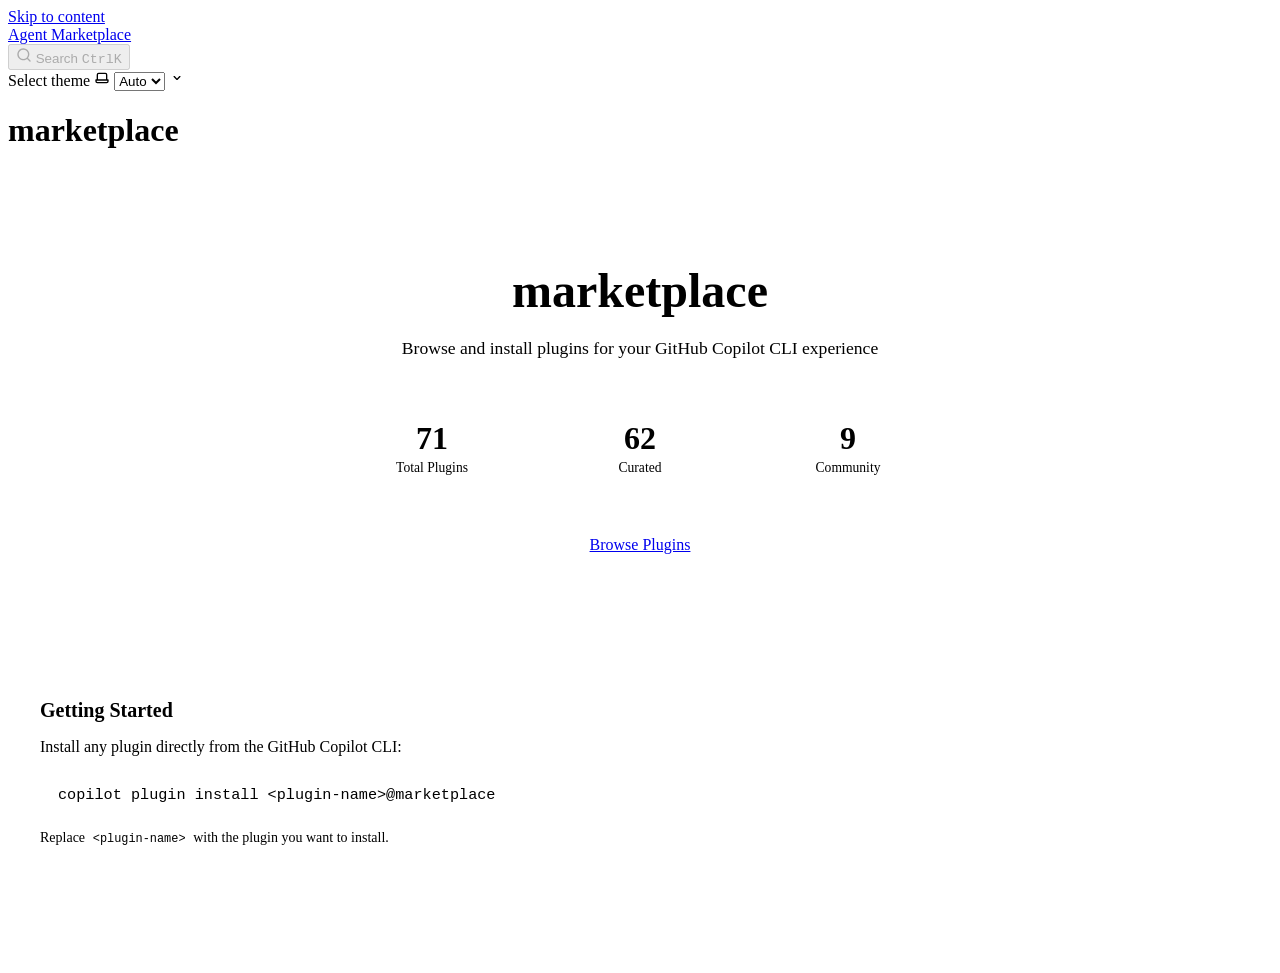
==== index.html @ 1515a1af "Deploy marketplace UI [skip ci]" ====
<!DOCTYPE html><html lang="en" dir="ltr" data-theme="dark" class="astro-bguv2lll"> <head><meta charset="utf-8"/><meta name="viewport" content="width=device-width, initial-scale=1"/><title>marketplace | Agent Marketplace</title><link rel="canonical" href="https://passelin.github.io/marketplace/"/><link rel="sitemap" href="/marketplace/sitemap-index.xml"/><link rel="shortcut icon" href="/marketplace/favicon.svg" type="image/svg+xml"/><meta name="generator" content="Astro v5.18.1"/><meta name="generator" content="Starlight v0.37.7"/><meta property="og:title" content="marketplace"/><meta property="og:type" content="article"/><meta property="og:url" content="https://passelin.github.io/marketplace/"/><meta property="og:locale" content="en"/><meta property="og:description" content="Browse and discover plugins for your GitHub Copilot CLI marketplace"/><meta property="og:site_name" content="Agent Marketplace"/><meta name="twitter:card" content="summary_large_image"/><meta name="description" content="Browse and discover plugins for your GitHub Copilot CLI marketplace"/><script>
	window.StarlightThemeProvider = (() => {
		const storedTheme =
			typeof localStorage !== 'undefined' && localStorage.getItem('starlight-theme');
		const theme =
			storedTheme ||
			(window.matchMedia('(prefers-color-scheme: light)').matches ? 'light' : 'dark');
		document.documentElement.dataset.theme = theme === 'light' ? 'light' : 'dark';
		return {
			updatePickers(theme = storedTheme || 'auto') {
				document.querySelectorAll('starlight-theme-select').forEach((picker) => {
					const select = picker.querySelector('select');
					if (select) select.value = theme;
					/** @type {HTMLTemplateElement | null} */
					const tmpl = document.querySelector(`#theme-icons`);
					const newIcon = tmpl && tmpl.content.querySelector('.' + theme);
					if (newIcon) {
						const oldIcon = picker.querySelector('svg.label-icon');
						if (oldIcon) {
							oldIcon.replaceChildren(...newIcon.cloneNode(true).childNodes);
						}
					}
				});
			},
		};
	})();
</script><template id="theme-icons"><svg aria-hidden="true" class="light astro-c6vsoqas" width="16" height="16" viewBox="0 0 24 24" fill="currentColor" style="--sl-icon-size: 1em;"><path d="M5 12a1 1 0 0 0-1-1H3a1 1 0 0 0 0 2h1a1 1 0 0 0 1-1Zm.64 5-.71.71a1 1 0 0 0 0 1.41 1 1 0 0 0 1.41 0l.71-.71A1 1 0 0 0 5.64 17ZM12 5a1 1 0 0 0 1-1V3a1 1 0 0 0-2 0v1a1 1 0 0 0 1 1Zm5.66 2.34a1 1 0 0 0 .7-.29l.71-.71a1 1 0 1 0-1.41-1.41l-.66.71a1 1 0 0 0 0 1.41 1 1 0 0 0 .66.29Zm-12-.29a1 1 0 0 0 1.41 0 1 1 0 0 0 0-1.41l-.71-.71a1.004 1.004 0 1 0-1.43 1.41l.73.71ZM21 11h-1a1 1 0 0 0 0 2h1a1 1 0 0 0 0-2Zm-2.64 6A1 1 0 0 0 17 18.36l.71.71a1 1 0 0 0 1.41 0 1 1 0 0 0 0-1.41l-.76-.66ZM12 6.5a5.5 5.5 0 1 0 5.5 5.5A5.51 5.51 0 0 0 12 6.5Zm0 9a3.5 3.5 0 1 1 0-7 3.5 3.5 0 0 1 0 7Zm0 3.5a1 1 0 0 0-1 1v1a1 1 0 0 0 2 0v-1a1 1 0 0 0-1-1Z"/></svg><svg aria-hidden="true" class="dark astro-c6vsoqas" width="16" height="16" viewBox="0 0 24 24" fill="currentColor" style="--sl-icon-size: 1em;"><path d="M21.64 13a1 1 0 0 0-1.05-.14 8.049 8.049 0 0 1-3.37.73 8.15 8.15 0 0 1-8.14-8.1 8.59 8.59 0 0 1 .25-2A1 1 0 0 0 8 2.36a10.14 10.14 0 1 0 14 11.69 1 1 0 0 0-.36-1.05Zm-9.5 6.69A8.14 8.14 0 0 1 7.08 5.22v.27a10.15 10.15 0 0 0 10.14 10.14 9.784 9.784 0 0 0 2.1-.22 8.11 8.11 0 0 1-7.18 4.32v-.04Z"/></svg><svg aria-hidden="true" class="auto astro-c6vsoqas" width="16" height="16" viewBox="0 0 24 24" fill="currentColor" style="--sl-icon-size: 1em;"><path d="M21 14h-1V7a3 3 0 0 0-3-3H7a3 3 0 0 0-3 3v7H3a1 1 0 0 0-1 1v2a3 3 0 0 0 3 3h14a3 3 0 0 0 3-3v-2a1 1 0 0 0-1-1ZM6 7a1 1 0 0 1 1-1h10a1 1 0 0 1 1 1v7H6V7Zm14 10a1 1 0 0 1-1 1H5a1 1 0 0 1-1-1v-1h16v1Z"/></svg></template><link rel="stylesheet" href="/marketplace/assets/print.DNXP8c50.css" media="print"><style>.marketplace-hero:where(.astro-j7pv25f6){text-align:center;padding:60px 0 48px}.marketplace-hero:where(.astro-j7pv25f6) h1:where(.astro-j7pv25f6){font-size:clamp(2rem,5vw,3rem);font-weight:800;color:var(--color-text-emphasis);margin-bottom:16px}.marketplace-description:where(.astro-j7pv25f6){font-size:1.1rem;color:var(--color-text-muted);max-width:560px;margin:0 auto 40px;line-height:1.6}.stats-row:where(.astro-j7pv25f6){display:flex;justify-content:center;gap:24px;margin-bottom:40px;flex-wrap:wrap}.stat-card:where(.astro-j7pv25f6){display:flex;flex-direction:column;align-items:center;background:var(--color-card-bg);border:1px solid var(--color-glass-border);border-radius:var(--border-radius-lg);padding:20px 32px;min-width:120px}.stat-number:where(.astro-j7pv25f6){font-size:2rem;font-weight:800;color:var(--color-accent);line-height:1}.stat-label:where(.astro-j7pv25f6){font-size:.85rem;color:var(--color-text-muted);margin-top:6px}.browse-btn:where(.astro-j7pv25f6){font-size:1rem;padding:14px 32px}.install-section:where(.astro-j7pv25f6){background:var(--color-bg-secondary);border:1px solid var(--color-border);border-radius:var(--border-radius-lg);padding:32px;margin-top:48px;margin-bottom:80px}.install-section:where(.astro-j7pv25f6) h2:where(.astro-j7pv25f6){font-size:1.25rem;font-weight:700;color:var(--color-text-emphasis);margin-bottom:8px}.install-section:where(.astro-j7pv25f6) p:where(.astro-j7pv25f6){color:var(--color-text-muted);margin-bottom:16px}.install-command:where(.astro-j7pv25f6){display:block;background:var(--color-bg);border:1px solid var(--color-border);border-radius:var(--border-radius);padding:14px 18px;font-family:var(--font-mono, monospace);font-size:.95rem;color:var(--color-text);margin-bottom:12px;overflow-x:auto}.install-hint:where(.astro-j7pv25f6){font-size:.875rem;color:var(--color-text-muted);margin:0}.install-hint:where(.astro-j7pv25f6) code:where(.astro-j7pv25f6){background:var(--sl-color-bg-inline-code, var(--color-bg-tertiary));padding:.1em .35em;border-radius:3px;font-size:.85em}
</style>
<link rel="stylesheet" href="/marketplace/assets/index.K_IjufPK.css"><script type="module" src="/marketplace/assets/page.B1D-nYk3.js"></script></head> <body class="astro-bguv2lll"> <a href="#_top" class="astro-7q3lir66">Skip to content</a>  <div class="page sl-flex astro-vrdttmbt"> <header class="header astro-vrdttmbt"><div class="header astro-kmkmnagf"> <div class="title-wrapper sl-flex astro-kmkmnagf"> <a href="/marketplace/" class="site-title sl-flex astro-m46x6ez3">  <span class="astro-m46x6ez3" translate="no"> Agent Marketplace </span> </a>  </div> <div class="sl-flex print:hidden astro-kmkmnagf"> <site-search class="astro-kmkmnagf astro-v37mnknz" data-translations="{&#34;placeholder&#34;:&#34;Search&#34;}"> <button data-open-modal disabled aria-label="Search" aria-keyshortcuts="Control+K" class="astro-v37mnknz"> <svg aria-hidden="true" class="astro-v37mnknz astro-c6vsoqas" width="16" height="16" viewBox="0 0 24 24" fill="currentColor" style="--sl-icon-size: 1em;"><path d="M21.71 20.29 18 16.61A9 9 0 1 0 16.61 18l3.68 3.68a.999.999 0 0 0 1.42 0 1 1 0 0 0 0-1.39ZM11 18a7 7 0 1 1 0-14 7 7 0 0 1 0 14Z"/></svg> <span class="sl-hidden md:sl-block astro-v37mnknz" aria-hidden="true">Search</span> <kbd class="sl-hidden md:sl-flex astro-v37mnknz" style="display: none;"> <kbd class="astro-v37mnknz">Ctrl</kbd><kbd class="astro-v37mnknz">K</kbd> </kbd> </button> <dialog style="padding:0" aria-label="Search" class="astro-v37mnknz"> <div class="dialog-frame sl-flex astro-v37mnknz">  <button data-close-modal class="sl-flex md:sl-hidden astro-v37mnknz"> Cancel </button> <div class="search-container astro-v37mnknz"> <div id="starlight__search" class="astro-v37mnknz"></div> </div> </div> </dialog> </site-search>  <script>
	(() => {
		const openBtn = document.querySelector('button[data-open-modal]');
		const shortcut = openBtn?.querySelector('kbd');
		if (!openBtn || !(shortcut instanceof HTMLElement)) return;
		const platformKey = shortcut.querySelector('kbd');
		if (platformKey && /(Mac|iPhone|iPod|iPad)/i.test(navigator.platform)) {
			platformKey.textContent = '⌘';
			openBtn.setAttribute('aria-keyshortcuts', 'Meta+K');
		}
		shortcut.style.display = '';
	})();
</script> <script type="module" src="/marketplace/assets/Search.astro_astro_type_script_index_0_lang.B7xxoOC7.js"></script>   </div> <div class="sl-hidden md:sl-flex print:hidden right-group astro-kmkmnagf"> <div class="sl-flex social-icons astro-kmkmnagf">  </div> <starlight-theme-select>  <label style="--sl-select-width: 6.25em" class="astro-4yphtoen"> <span class="sr-only astro-4yphtoen">Select theme</span> <svg aria-hidden="true" class="icon label-icon astro-4yphtoen astro-c6vsoqas" width="16" height="16" viewBox="0 0 24 24" fill="currentColor" style="--sl-icon-size: 1em;"><path d="M21 14h-1V7a3 3 0 0 0-3-3H7a3 3 0 0 0-3 3v7H3a1 1 0 0 0-1 1v2a3 3 0 0 0 3 3h14a3 3 0 0 0 3-3v-2a1 1 0 0 0-1-1ZM6 7a1 1 0 0 1 1-1h10a1 1 0 0 1 1 1v7H6V7Zm14 10a1 1 0 0 1-1 1H5a1 1 0 0 1-1-1v-1h16v1Z"/></svg> <select autocomplete="off" class="astro-4yphtoen"> <option value="dark" class="astro-4yphtoen">Dark</option><option value="light" class="astro-4yphtoen">Light</option><option value="auto" selected class="astro-4yphtoen">Auto</option> </select> <svg aria-hidden="true" class="icon caret astro-4yphtoen astro-c6vsoqas" width="16" height="16" viewBox="0 0 24 24" fill="currentColor" style="--sl-icon-size: 1em;"><path d="M17 9.17a1 1 0 0 0-1.41 0L12 12.71 8.46 9.17a1 1 0 1 0-1.41 1.42l4.24 4.24a1.002 1.002 0 0 0 1.42 0L17 10.59a1.002 1.002 0 0 0 0-1.42Z"/></svg> </label>  </starlight-theme-select>  <script>
	StarlightThemeProvider.updatePickers();
</script> <script type="module">const r="starlight-theme",o=e=>e==="auto"||e==="dark"||e==="light"?e:"auto",c=()=>o(typeof localStorage<"u"&&localStorage.getItem(r));function n(e){typeof localStorage<"u"&&localStorage.setItem(r,e==="light"||e==="dark"?e:"")}const l=()=>matchMedia("(prefers-color-scheme: light)").matches?"light":"dark";function t(e){StarlightThemeProvider.updatePickers(e),document.documentElement.dataset.theme=e==="auto"?l():e,n(e)}matchMedia("(prefers-color-scheme: light)").addEventListener("change",()=>{c()==="auto"&&t("auto")});class s extends HTMLElement{constructor(){super(),t(c()),this.querySelector("select")?.addEventListener("change",a=>{a.currentTarget instanceof HTMLSelectElement&&t(o(a.currentTarget.value))})}}customElements.define("starlight-theme-select",s);</script> <script type="module">class s extends HTMLElement{constructor(){super();const e=this.querySelector("select");e&&(e.addEventListener("change",t=>{t.currentTarget instanceof HTMLSelectElement&&(window.location.pathname=t.currentTarget.value)}),window.addEventListener("pageshow",t=>{if(!t.persisted)return;const n=e.querySelector("option[selected]")?.index;n!==e.selectedIndex&&(e.selectedIndex=n??0)}))}}customElements.define("starlight-lang-select",s);</script> </div> </div> </header>  <div class="main-frame astro-vrdttmbt">  <script type="module">const a=document.getElementById("starlight__sidebar"),n=a?.querySelector("sl-sidebar-state-persist"),o="sl-sidebar-state",i=()=>{let t=[];const e=n?.dataset.hash||"";try{const s=sessionStorage.getItem(o),r=JSON.parse(s||"{}");Array.isArray(r.open)&&r.hash===e&&(t=r.open)}catch{}return{hash:e,open:t,scroll:a?.scrollTop||0}},c=t=>{try{sessionStorage.setItem(o,JSON.stringify(t))}catch{}},d=()=>c(i()),l=(t,e)=>{const s=i();s.open[e]=t,c(s)};n?.addEventListener("click",t=>{if(!(t.target instanceof Element))return;const e=t.target.closest("summary")?.closest("details");if(!e)return;const s=e.querySelector("sl-sidebar-restore"),r=parseInt(s?.dataset.index||"");isNaN(r)||l(!e.open,r)});addEventListener("visibilitychange",()=>{document.visibilityState==="hidden"&&d()});addEventListener("pageHide",d);</script> <div class="lg:sl-flex astro-67yu43on">  <div class="main-pane astro-67yu43on">  <main data-pagefind-body class="astro-bguv2lll" lang="en" dir="ltr">    <div class="content-panel astro-7nkwcw3z"> <div class="sl-container astro-7nkwcw3z"> <h1 id="_top" class="astro-j6tvhyss">marketplace</h1>  </div> </div>  <div class="content-panel astro-7nkwcw3z"> <div class="sl-container astro-7nkwcw3z"> <div class="sl-markdown-content">  <div id="main-content" class="astro-j7pv25f6"> <div class="page-content astro-j7pv25f6"> <div class="container astro-j7pv25f6"> <div class="marketplace-hero astro-j7pv25f6"> <h1 class="astro-j7pv25f6">marketplace</h1> <p class="marketplace-description astro-j7pv25f6">Browse and install plugins for your GitHub Copilot CLI experience</p> <div class="stats-row astro-j7pv25f6"> <div class="stat-card astro-j7pv25f6"> <span class="stat-number astro-j7pv25f6">71</span> <span class="stat-label astro-j7pv25f6">Total Plugins</span> </div> <div class="stat-card astro-j7pv25f6"> <span class="stat-number astro-j7pv25f6">62</span> <span class="stat-label astro-j7pv25f6">Curated</span> </div> <div class="stat-card astro-j7pv25f6"> <span class="stat-number astro-j7pv25f6">9</span> <span class="stat-label astro-j7pv25f6">Community</span> </div> </div> <a href="plugins/" class="btn btn-primary browse-btn astro-j7pv25f6">Browse Plugins</a> </div> <div class="install-section astro-j7pv25f6"> <h2 class="astro-j7pv25f6">Getting Started</h2> <p class="astro-j7pv25f6">Install any plugin directly from the GitHub Copilot CLI:</p> <code class="install-command astro-j7pv25f6">copilot plugin install &lt;plugin-name&gt;@marketplace</code> <p class="install-hint astro-j7pv25f6">Replace <code class="astro-j7pv25f6">&lt;plugin-name&gt;</code> with the plugin you want to install.</p> </div> </div> </div> </div>   </div> <footer class="sl-flex astro-3yyafb3n"> <div class="meta sl-flex astro-3yyafb3n">   </div> <div class="pagination-links print:hidden astro-u2l5gyhi" dir="ltr">   </div>   </footer>  </div> </div>   </main> </div> </div>  </div> </div>  </body></html>
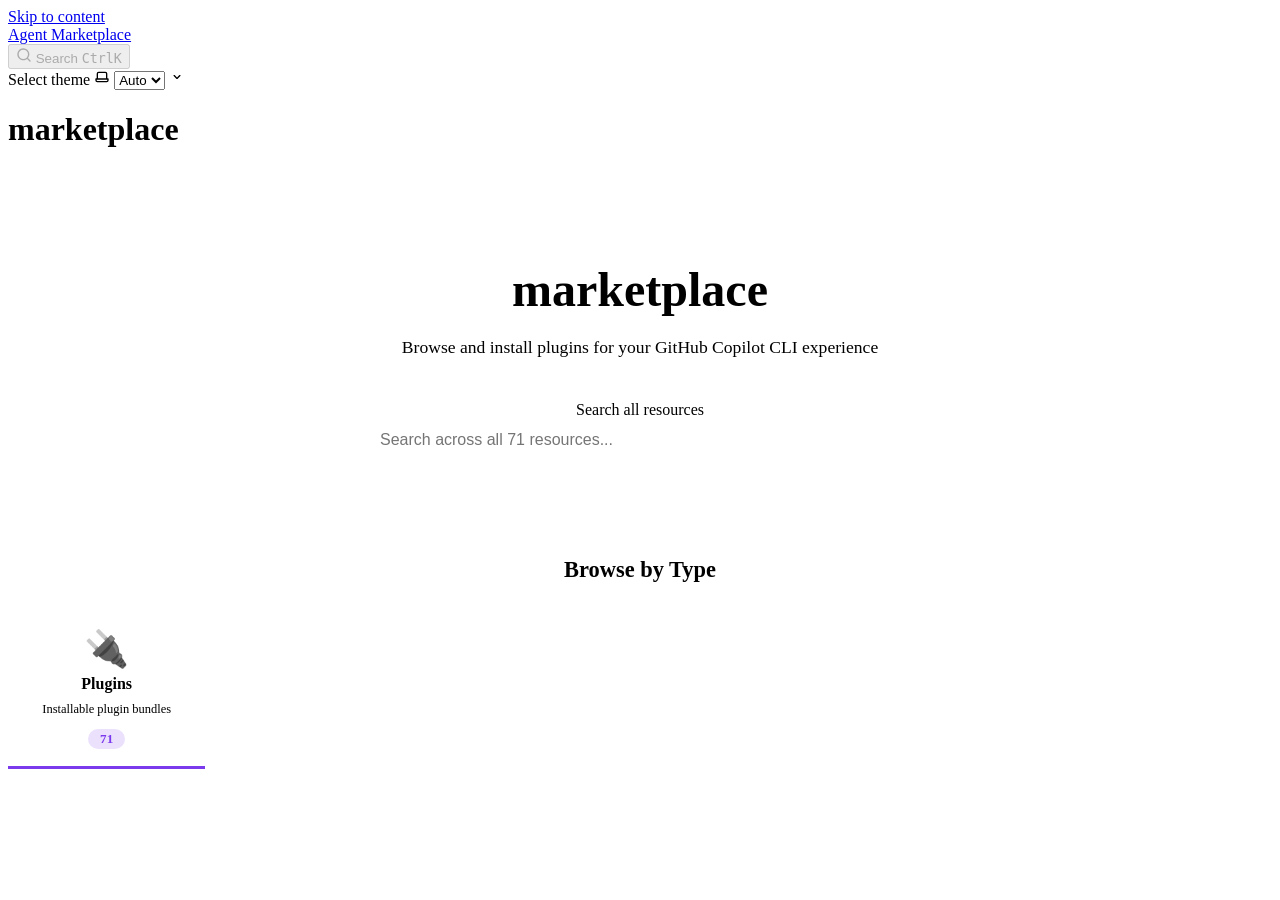
==== commit f531e36d: "Deploy marketplace UI [skip ci]" ====
--- a/index.html
+++ b/index.html
@@ -1,4 +1,4 @@
-<!DOCTYPE html><html lang="en" dir="ltr" data-theme="dark" class="astro-bguv2lll"> <head><meta charset="utf-8"/><meta name="viewport" content="width=device-width, initial-scale=1"/><title>marketplace | Agent Marketplace</title><link rel="canonical" href="https://passelin.github.io/marketplace/"/><link rel="sitemap" href="/marketplace/sitemap-index.xml"/><link rel="shortcut icon" href="/marketplace/favicon.svg" type="image/svg+xml"/><meta name="generator" content="Astro v5.18.1"/><meta name="generator" content="Starlight v0.37.7"/><meta property="og:title" content="marketplace"/><meta property="og:type" content="article"/><meta property="og:url" content="https://passelin.github.io/marketplace/"/><meta property="og:locale" content="en"/><meta property="og:description" content="Browse and discover plugins for your GitHub Copilot CLI marketplace"/><meta property="og:site_name" content="Agent Marketplace"/><meta name="twitter:card" content="summary_large_image"/><meta name="description" content="Browse and discover plugins for your GitHub Copilot CLI marketplace"/><script>
+<!DOCTYPE html><html lang="en" dir="ltr" data-theme="dark" class="astro-bguv2lll"> <head><meta charset="utf-8"/><meta name="viewport" content="width=device-width, initial-scale=1"/><title>marketplace | Agent Marketplace</title><link rel="canonical" href="https://passelin.github.io/marketplace-test/"/><link rel="sitemap" href="/marketplace-test/sitemap-index.xml"/><link rel="shortcut icon" href="/marketplace-test/favicon.svg" type="image/svg+xml"/><meta name="generator" content="Astro v5.18.1"/><meta name="generator" content="Starlight v0.37.7"/><meta property="og:title" content="marketplace"/><meta property="og:type" content="article"/><meta property="og:url" content="https://passelin.github.io/marketplace-test/"/><meta property="og:locale" content="en"/><meta property="og:description" content="Browse and discover plugins for your GitHub Copilot CLI marketplace"/><meta property="og:site_name" content="Agent Marketplace"/><meta name="twitter:card" content="summary_large_image"/><meta name="description" content="Browse and discover plugins for your GitHub Copilot CLI marketplace"/><script>
 	window.StarlightThemeProvider = (() => {
 		const storedTheme =
 			typeof localStorage !== 'undefined' && localStorage.getItem('starlight-theme');
@@ -24,9 +24,9 @@
 			},
 		};
 	})();
-</script><template id="theme-icons"><svg aria-hidden="true" class="light astro-c6vsoqas" width="16" height="16" viewBox="0 0 24 24" fill="currentColor" style="--sl-icon-size: 1em;"><path d="M5 12a1 1 0 0 0-1-1H3a1 1 0 0 0 0 2h1a1 1 0 0 0 1-1Zm.64 5-.71.71a1 1 0 0 0 0 1.41 1 1 0 0 0 1.41 0l.71-.71A1 1 0 0 0 5.64 17ZM12 5a1 1 0 0 0 1-1V3a1 1 0 0 0-2 0v1a1 1 0 0 0 1 1Zm5.66 2.34a1 1 0 0 0 .7-.29l.71-.71a1 1 0 1 0-1.41-1.41l-.66.71a1 1 0 0 0 0 1.41 1 1 0 0 0 .66.29Zm-12-.29a1 1 0 0 0 1.41 0 1 1 0 0 0 0-1.41l-.71-.71a1.004 1.004 0 1 0-1.43 1.41l.73.71ZM21 11h-1a1 1 0 0 0 0 2h1a1 1 0 0 0 0-2Zm-2.64 6A1 1 0 0 0 17 18.36l.71.71a1 1 0 0 0 1.41 0 1 1 0 0 0 0-1.41l-.76-.66ZM12 6.5a5.5 5.5 0 1 0 5.5 5.5A5.51 5.51 0 0 0 12 6.5Zm0 9a3.5 3.5 0 1 1 0-7 3.5 3.5 0 0 1 0 7Zm0 3.5a1 1 0 0 0-1 1v1a1 1 0 0 0 2 0v-1a1 1 0 0 0-1-1Z"/></svg><svg aria-hidden="true" class="dark astro-c6vsoqas" width="16" height="16" viewBox="0 0 24 24" fill="currentColor" style="--sl-icon-size: 1em;"><path d="M21.64 13a1 1 0 0 0-1.05-.14 8.049 8.049 0 0 1-3.37.73 8.15 8.15 0 0 1-8.14-8.1 8.59 8.59 0 0 1 .25-2A1 1 0 0 0 8 2.36a10.14 10.14 0 1 0 14 11.69 1 1 0 0 0-.36-1.05Zm-9.5 6.69A8.14 8.14 0 0 1 7.08 5.22v.27a10.15 10.15 0 0 0 10.14 10.14 9.784 9.784 0 0 0 2.1-.22 8.11 8.11 0 0 1-7.18 4.32v-.04Z"/></svg><svg aria-hidden="true" class="auto astro-c6vsoqas" width="16" height="16" viewBox="0 0 24 24" fill="currentColor" style="--sl-icon-size: 1em;"><path d="M21 14h-1V7a3 3 0 0 0-3-3H7a3 3 0 0 0-3 3v7H3a1 1 0 0 0-1 1v2a3 3 0 0 0 3 3h14a3 3 0 0 0 3-3v-2a1 1 0 0 0-1-1ZM6 7a1 1 0 0 1 1-1h10a1 1 0 0 1 1 1v7H6V7Zm14 10a1 1 0 0 1-1 1H5a1 1 0 0 1-1-1v-1h16v1Z"/></svg></template><link rel="stylesheet" href="/marketplace/assets/print.DNXP8c50.css" media="print"><style>.marketplace-hero:where(.astro-j7pv25f6){text-align:center;padding:60px 0 48px}.marketplace-hero:where(.astro-j7pv25f6) h1:where(.astro-j7pv25f6){font-size:clamp(2rem,5vw,3rem);font-weight:800;color:var(--color-text-emphasis);margin-bottom:16px}.marketplace-description:where(.astro-j7pv25f6){font-size:1.1rem;color:var(--color-text-muted);max-width:560px;margin:0 auto 40px;line-height:1.6}.stats-row:where(.astro-j7pv25f6){display:flex;justify-content:center;gap:24px;margin-bottom:40px;flex-wrap:wrap}.stat-card:where(.astro-j7pv25f6){display:flex;flex-direction:column;align-items:center;background:var(--color-card-bg);border:1px solid var(--color-glass-border);border-radius:var(--border-radius-lg);padding:20px 32px;min-width:120px}.stat-number:where(.astro-j7pv25f6){font-size:2rem;font-weight:800;color:var(--color-accent);line-height:1}.stat-label:where(.astro-j7pv25f6){font-size:.85rem;color:var(--color-text-muted);margin-top:6px}.browse-btn:where(.astro-j7pv25f6){font-size:1rem;padding:14px 32px}.install-section:where(.astro-j7pv25f6){background:var(--color-bg-secondary);border:1px solid var(--color-border);border-radius:var(--border-radius-lg);padding:32px;margin-top:48px;margin-bottom:80px}.install-section:where(.astro-j7pv25f6) h2:where(.astro-j7pv25f6){font-size:1.25rem;font-weight:700;color:var(--color-text-emphasis);margin-bottom:8px}.install-section:where(.astro-j7pv25f6) p:where(.astro-j7pv25f6){color:var(--color-text-muted);margin-bottom:16px}.install-command:where(.astro-j7pv25f6){display:block;background:var(--color-bg);border:1px solid var(--color-border);border-radius:var(--border-radius);padding:14px 18px;font-family:var(--font-mono, monospace);font-size:.95rem;color:var(--color-text);margin-bottom:12px;overflow-x:auto}.install-hint:where(.astro-j7pv25f6){font-size:.875rem;color:var(--color-text-muted);margin:0}.install-hint:where(.astro-j7pv25f6) code:where(.astro-j7pv25f6){background:var(--sl-color-bg-inline-code, var(--color-bg-tertiary));padding:.1em .35em;border-radius:3px;font-size:.85em}
+</script><template id="theme-icons"><svg aria-hidden="true" class="light astro-c6vsoqas" width="16" height="16" viewBox="0 0 24 24" fill="currentColor" style="--sl-icon-size: 1em;"><path d="M5 12a1 1 0 0 0-1-1H3a1 1 0 0 0 0 2h1a1 1 0 0 0 1-1Zm.64 5-.71.71a1 1 0 0 0 0 1.41 1 1 0 0 0 1.41 0l.71-.71A1 1 0 0 0 5.64 17ZM12 5a1 1 0 0 0 1-1V3a1 1 0 0 0-2 0v1a1 1 0 0 0 1 1Zm5.66 2.34a1 1 0 0 0 .7-.29l.71-.71a1 1 0 1 0-1.41-1.41l-.66.71a1 1 0 0 0 0 1.41 1 1 0 0 0 .66.29Zm-12-.29a1 1 0 0 0 1.41 0 1 1 0 0 0 0-1.41l-.71-.71a1.004 1.004 0 1 0-1.43 1.41l.73.71ZM21 11h-1a1 1 0 0 0 0 2h1a1 1 0 0 0 0-2Zm-2.64 6A1 1 0 0 0 17 18.36l.71.71a1 1 0 0 0 1.41 0 1 1 0 0 0 0-1.41l-.76-.66ZM12 6.5a5.5 5.5 0 1 0 5.5 5.5A5.51 5.51 0 0 0 12 6.5Zm0 9a3.5 3.5 0 1 1 0-7 3.5 3.5 0 0 1 0 7Zm0 3.5a1 1 0 0 0-1 1v1a1 1 0 0 0 2 0v-1a1 1 0 0 0-1-1Z"/></svg><svg aria-hidden="true" class="dark astro-c6vsoqas" width="16" height="16" viewBox="0 0 24 24" fill="currentColor" style="--sl-icon-size: 1em;"><path d="M21.64 13a1 1 0 0 0-1.05-.14 8.049 8.049 0 0 1-3.37.73 8.15 8.15 0 0 1-8.14-8.1 8.59 8.59 0 0 1 .25-2A1 1 0 0 0 8 2.36a10.14 10.14 0 1 0 14 11.69 1 1 0 0 0-.36-1.05Zm-9.5 6.69A8.14 8.14 0 0 1 7.08 5.22v.27a10.15 10.15 0 0 0 10.14 10.14 9.784 9.784 0 0 0 2.1-.22 8.11 8.11 0 0 1-7.18 4.32v-.04Z"/></svg><svg aria-hidden="true" class="auto astro-c6vsoqas" width="16" height="16" viewBox="0 0 24 24" fill="currentColor" style="--sl-icon-size: 1em;"><path d="M21 14h-1V7a3 3 0 0 0-3-3H7a3 3 0 0 0-3 3v7H3a1 1 0 0 0-1 1v2a3 3 0 0 0 3 3h14a3 3 0 0 0 3-3v-2a1 1 0 0 0-1-1ZM6 7a1 1 0 0 1 1-1h10a1 1 0 0 1 1 1v7H6V7Zm14 10a1 1 0 0 1-1 1H5a1 1 0 0 1-1-1v-1h16v1Z"/></svg></template><link rel="stylesheet" href="/marketplace-test/assets/print.DNXP8c50.css" media="print"><style>.marketplace-hero:where(.astro-j7pv25f6){text-align:center;padding:60px 0 48px}.global-search-wrap:where(.astro-j7pv25f6){position:relative;max-width:560px;margin:32px auto 0}.global-search-input:where(.astro-j7pv25f6){width:100%;padding:12px 20px;font-size:1rem;border:1px solid var(--color-glass-border);border-radius:var(--border-radius-lg);background:var(--color-card-bg);color:var(--color-text);outline:none;box-sizing:border-box;transition:border-color var(--transition),box-shadow var(--transition)}.global-search-input:where(.astro-j7pv25f6):focus{border-color:var(--color-accent);box-shadow:0 0 0 3px color-mix(in srgb,var(--color-accent) 20%,transparent)}.global-search-results:where(.astro-j7pv25f6){position:absolute;top:calc(100% + 6px);left:0;right:0;background:var(--color-card-bg);border:1px solid var(--color-glass-border);border-radius:var(--border-radius-lg);box-shadow:0 8px 32px -8px #00000040;z-index:100}.marketplace-hero:where(.astro-j7pv25f6) h1:where(.astro-j7pv25f6){font-size:clamp(2rem,5vw,3rem);font-weight:800;color:var(--color-text-emphasis);margin-bottom:16px}.marketplace-description:where(.astro-j7pv25f6){font-size:1.1rem;color:var(--color-text-muted);max-width:560px;margin:0 auto 40px;line-height:1.6}.stats-row:where(.astro-j7pv25f6){display:flex;justify-content:center;gap:16px;margin-bottom:0;flex-wrap:wrap}.stat-card:where(.astro-j7pv25f6){display:flex;flex-direction:column;align-items:center;background:var(--color-card-bg);border:1px solid var(--color-glass-border);border-radius:var(--border-radius-lg);padding:16px 24px;min-width:100px}.stat-number:where(.astro-j7pv25f6){font-size:1.75rem;font-weight:800;color:var(--color-accent);line-height:1}.stat-label:where(.astro-j7pv25f6){font-size:.8rem;color:var(--color-text-muted);margin-top:4px}.categories-section:where(.astro-j7pv25f6){margin:48px 0 80px}.categories-section:where(.astro-j7pv25f6) h2:where(.astro-j7pv25f6){font-size:1.4rem;font-weight:700;color:var(--color-text-emphasis);margin-bottom:20px;text-align:center}.categories-grid:where(.astro-j7pv25f6){display:grid;grid-template-columns:repeat(auto-fill,minmax(180px,1fr));gap:16px}.category-card:where(.astro-j7pv25f6){display:flex;flex-direction:column;align-items:center;gap:8px;padding:28px 16px 20px;background:var(--color-card-bg);border:1px solid var(--color-glass-border);border-radius:var(--border-radius-lg);text-decoration:none;color:var(--color-text);transition:all var(--transition);position:relative;overflow:hidden;animation:card-fade-in .4s ease both;animation-delay:var(--animation-delay, 0ms)}.category-card:where(.astro-j7pv25f6):after{content:"";position:absolute;bottom:0;left:0;right:0;height:3px;background:var(--cat-color);transition:height var(--transition)}.category-card:where(.astro-j7pv25f6):hover{transform:translateY(-4px);box-shadow:0 8px 24px -8px var(--cat-color);border-color:var(--cat-color);color:var(--color-text-emphasis)}.category-card:where(.astro-j7pv25f6):hover:after{height:4px}.category-icon:where(.astro-j7pv25f6){font-size:2.25rem;line-height:1;position:relative;z-index:1}.category-name:where(.astro-j7pv25f6){font-size:1rem;font-weight:700;text-align:center;color:var(--color-text-emphasis);position:relative;z-index:1}.category-desc:where(.astro-j7pv25f6){font-size:.78rem;text-align:center;color:var(--color-text-muted);line-height:1.3;position:relative;z-index:1}.category-count:where(.astro-j7pv25f6){font-size:.82rem;font-weight:600;color:var(--cat-color);background:color-mix(in srgb,var(--cat-color) 15%,transparent);border-radius:12px;padding:2px 12px;position:relative;z-index:1;margin-top:4px}@keyframes card-fade-in{0%{opacity:0;transform:translateY(12px)}to{opacity:1;transform:translateY(0)}}@media(max-width:640px){.categories-grid:where(.astro-j7pv25f6){grid-template-columns:repeat(auto-fill,minmax(140px,1fr));gap:12px}.stats-row:where(.astro-j7pv25f6){gap:10px}.stat-card:where(.astro-j7pv25f6){padding:12px 16px;min-width:80px}}
 </style>
-<link rel="stylesheet" href="/marketplace/assets/index.K_IjufPK.css"><script type="module" src="/marketplace/assets/page.B1D-nYk3.js"></script></head> <body class="astro-bguv2lll"> <a href="#_top" class="astro-7q3lir66">Skip to content</a>  <div class="page sl-flex astro-vrdttmbt"> <header class="header astro-vrdttmbt"><div class="header astro-kmkmnagf"> <div class="title-wrapper sl-flex astro-kmkmnagf"> <a href="/marketplace/" class="site-title sl-flex astro-m46x6ez3">  <span class="astro-m46x6ez3" translate="no"> Agent Marketplace </span> </a>  </div> <div class="sl-flex print:hidden astro-kmkmnagf"> <site-search class="astro-kmkmnagf astro-v37mnknz" data-translations="{&#34;placeholder&#34;:&#34;Search&#34;}"> <button data-open-modal disabled aria-label="Search" aria-keyshortcuts="Control+K" class="astro-v37mnknz"> <svg aria-hidden="true" class="astro-v37mnknz astro-c6vsoqas" width="16" height="16" viewBox="0 0 24 24" fill="currentColor" style="--sl-icon-size: 1em;"><path d="M21.71 20.29 18 16.61A9 9 0 1 0 16.61 18l3.68 3.68a.999.999 0 0 0 1.42 0 1 1 0 0 0 0-1.39ZM11 18a7 7 0 1 1 0-14 7 7 0 0 1 0 14Z"/></svg> <span class="sl-hidden md:sl-block astro-v37mnknz" aria-hidden="true">Search</span> <kbd class="sl-hidden md:sl-flex astro-v37mnknz" style="display: none;"> <kbd class="astro-v37mnknz">Ctrl</kbd><kbd class="astro-v37mnknz">K</kbd> </kbd> </button> <dialog style="padding:0" aria-label="Search" class="astro-v37mnknz"> <div class="dialog-frame sl-flex astro-v37mnknz">  <button data-close-modal class="sl-flex md:sl-hidden astro-v37mnknz"> Cancel </button> <div class="search-container astro-v37mnknz"> <div id="starlight__search" class="astro-v37mnknz"></div> </div> </div> </dialog> </site-search>  <script>
+<link rel="stylesheet" href="/marketplace-test/assets/agents.CTzQJaII.css"><script type="module" src="/marketplace-test/assets/page.B1D-nYk3.js"></script></head> <body class="astro-bguv2lll"> <a href="#_top" class="astro-7q3lir66">Skip to content</a>  <div class="page sl-flex astro-vrdttmbt"> <header class="header astro-vrdttmbt"><div class="header astro-kmkmnagf"> <div class="title-wrapper sl-flex astro-kmkmnagf"> <a href="/marketplace-test/" class="site-title sl-flex astro-m46x6ez3">  <span class="astro-m46x6ez3" translate="no"> Agent Marketplace </span> </a>  </div> <div class="sl-flex print:hidden astro-kmkmnagf"> <site-search class="astro-kmkmnagf astro-v37mnknz" data-translations="{&#34;placeholder&#34;:&#34;Search&#34;}"> <button data-open-modal disabled aria-label="Search" aria-keyshortcuts="Control+K" class="astro-v37mnknz"> <svg aria-hidden="true" class="astro-v37mnknz astro-c6vsoqas" width="16" height="16" viewBox="0 0 24 24" fill="currentColor" style="--sl-icon-size: 1em;"><path d="M21.71 20.29 18 16.61A9 9 0 1 0 16.61 18l3.68 3.68a.999.999 0 0 0 1.42 0 1 1 0 0 0 0-1.39ZM11 18a7 7 0 1 1 0-14 7 7 0 0 1 0 14Z"/></svg> <span class="sl-hidden md:sl-block astro-v37mnknz" aria-hidden="true">Search</span> <kbd class="sl-hidden md:sl-flex astro-v37mnknz" style="display: none;"> <kbd class="astro-v37mnknz">Ctrl</kbd><kbd class="astro-v37mnknz">K</kbd> </kbd> </button> <dialog style="padding:0" aria-label="Search" class="astro-v37mnknz"> <div class="dialog-frame sl-flex astro-v37mnknz">  <button data-close-modal class="sl-flex md:sl-hidden astro-v37mnknz"> Cancel </button> <div class="search-container astro-v37mnknz"> <div id="starlight__search" class="astro-v37mnknz"></div> </div> </div> </dialog> </site-search>  <script>
 	(() => {
 		const openBtn = document.querySelector('button[data-open-modal]');
 		const shortcut = openBtn?.querySelector('kbd');
@@ -38,6 +38,6 @@
 		}
 		shortcut.style.display = '';
 	})();
-</script> <script type="module" src="/marketplace/assets/Search.astro_astro_type_script_index_0_lang.B7xxoOC7.js"></script>   </div> <div class="sl-hidden md:sl-flex print:hidden right-group astro-kmkmnagf"> <div class="sl-flex social-icons astro-kmkmnagf">  </div> <starlight-theme-select>  <label style="--sl-select-width: 6.25em" class="astro-4yphtoen"> <span class="sr-only astro-4yphtoen">Select theme</span> <svg aria-hidden="true" class="icon label-icon astro-4yphtoen astro-c6vsoqas" width="16" height="16" viewBox="0 0 24 24" fill="currentColor" style="--sl-icon-size: 1em;"><path d="M21 14h-1V7a3 3 0 0 0-3-3H7a3 3 0 0 0-3 3v7H3a1 1 0 0 0-1 1v2a3 3 0 0 0 3 3h14a3 3 0 0 0 3-3v-2a1 1 0 0 0-1-1ZM6 7a1 1 0 0 1 1-1h10a1 1 0 0 1 1 1v7H6V7Zm14 10a1 1 0 0 1-1 1H5a1 1 0 0 1-1-1v-1h16v1Z"/></svg> <select autocomplete="off" class="astro-4yphtoen"> <option value="dark" class="astro-4yphtoen">Dark</option><option value="light" class="astro-4yphtoen">Light</option><option value="auto" selected class="astro-4yphtoen">Auto</option> </select> <svg aria-hidden="true" class="icon caret astro-4yphtoen astro-c6vsoqas" width="16" height="16" viewBox="0 0 24 24" fill="currentColor" style="--sl-icon-size: 1em;"><path d="M17 9.17a1 1 0 0 0-1.41 0L12 12.71 8.46 9.17a1 1 0 1 0-1.41 1.42l4.24 4.24a1.002 1.002 0 0 0 1.42 0L17 10.59a1.002 1.002 0 0 0 0-1.42Z"/></svg> </label>  </starlight-theme-select>  <script>
+</script> <script type="module" src="/marketplace-test/assets/Search.astro_astro_type_script_index_0_lang.FRFuN3Ax.js"></script>   </div> <div class="sl-hidden md:sl-flex print:hidden right-group astro-kmkmnagf"> <div class="sl-flex social-icons astro-kmkmnagf">  </div> <starlight-theme-select>  <label style="--sl-select-width: 6.25em" class="astro-4yphtoen"> <span class="sr-only astro-4yphtoen">Select theme</span> <svg aria-hidden="true" class="icon label-icon astro-4yphtoen astro-c6vsoqas" width="16" height="16" viewBox="0 0 24 24" fill="currentColor" style="--sl-icon-size: 1em;"><path d="M21 14h-1V7a3 3 0 0 0-3-3H7a3 3 0 0 0-3 3v7H3a1 1 0 0 0-1 1v2a3 3 0 0 0 3 3h14a3 3 0 0 0 3-3v-2a1 1 0 0 0-1-1ZM6 7a1 1 0 0 1 1-1h10a1 1 0 0 1 1 1v7H6V7Zm14 10a1 1 0 0 1-1 1H5a1 1 0 0 1-1-1v-1h16v1Z"/></svg> <select autocomplete="off" class="astro-4yphtoen"> <option value="dark" class="astro-4yphtoen">Dark</option><option value="light" class="astro-4yphtoen">Light</option><option value="auto" selected class="astro-4yphtoen">Auto</option> </select> <svg aria-hidden="true" class="icon caret astro-4yphtoen astro-c6vsoqas" width="16" height="16" viewBox="0 0 24 24" fill="currentColor" style="--sl-icon-size: 1em;"><path d="M17 9.17a1 1 0 0 0-1.41 0L12 12.71 8.46 9.17a1 1 0 1 0-1.41 1.42l4.24 4.24a1.002 1.002 0 0 0 1.42 0L17 10.59a1.002 1.002 0 0 0 0-1.42Z"/></svg> </label>  </starlight-theme-select>  <script>
 	StarlightThemeProvider.updatePickers();
-</script> <script type="module">const r="starlight-theme",o=e=>e==="auto"||e==="dark"||e==="light"?e:"auto",c=()=>o(typeof localStorage<"u"&&localStorage.getItem(r));function n(e){typeof localStorage<"u"&&localStorage.setItem(r,e==="light"||e==="dark"?e:"")}const l=()=>matchMedia("(prefers-color-scheme: light)").matches?"light":"dark";function t(e){StarlightThemeProvider.updatePickers(e),document.documentElement.dataset.theme=e==="auto"?l():e,n(e)}matchMedia("(prefers-color-scheme: light)").addEventListener("change",()=>{c()==="auto"&&t("auto")});class s extends HTMLElement{constructor(){super(),t(c()),this.querySelector("select")?.addEventListener("change",a=>{a.currentTarget instanceof HTMLSelectElement&&t(o(a.currentTarget.value))})}}customElements.define("starlight-theme-select",s);</script> <script type="module">class s extends HTMLElement{constructor(){super();const e=this.querySelector("select");e&&(e.addEventListener("change",t=>{t.currentTarget instanceof HTMLSelectElement&&(window.location.pathname=t.currentTarget.value)}),window.addEventListener("pageshow",t=>{if(!t.persisted)return;const n=e.querySelector("option[selected]")?.index;n!==e.selectedIndex&&(e.selectedIndex=n??0)}))}}customElements.define("starlight-lang-select",s);</script> </div> </div> </header>  <div class="main-frame astro-vrdttmbt">  <script type="module">const a=document.getElementById("starlight__sidebar"),n=a?.querySelector("sl-sidebar-state-persist"),o="sl-sidebar-state",i=()=>{let t=[];const e=n?.dataset.hash||"";try{const s=sessionStorage.getItem(o),r=JSON.parse(s||"{}");Array.isArray(r.open)&&r.hash===e&&(t=r.open)}catch{}return{hash:e,open:t,scroll:a?.scrollTop||0}},c=t=>{try{sessionStorage.setItem(o,JSON.stringify(t))}catch{}},d=()=>c(i()),l=(t,e)=>{const s=i();s.open[e]=t,c(s)};n?.addEventListener("click",t=>{if(!(t.target instanceof Element))return;const e=t.target.closest("summary")?.closest("details");if(!e)return;const s=e.querySelector("sl-sidebar-restore"),r=parseInt(s?.dataset.index||"");isNaN(r)||l(!e.open,r)});addEventListener("visibilitychange",()=>{document.visibilityState==="hidden"&&d()});addEventListener("pageHide",d);</script> <div class="lg:sl-flex astro-67yu43on">  <div class="main-pane astro-67yu43on">  <main data-pagefind-body class="astro-bguv2lll" lang="en" dir="ltr">    <div class="content-panel astro-7nkwcw3z"> <div class="sl-container astro-7nkwcw3z"> <h1 id="_top" class="astro-j6tvhyss">marketplace</h1>  </div> </div>  <div class="content-panel astro-7nkwcw3z"> <div class="sl-container astro-7nkwcw3z"> <div class="sl-markdown-content">  <div id="main-content" class="astro-j7pv25f6"> <div class="page-content astro-j7pv25f6"> <div class="container astro-j7pv25f6"> <div class="marketplace-hero astro-j7pv25f6"> <h1 class="astro-j7pv25f6">marketplace</h1> <p class="marketplace-description astro-j7pv25f6">Browse and install plugins for your GitHub Copilot CLI experience</p> <div class="stats-row astro-j7pv25f6"> <div class="stat-card astro-j7pv25f6"> <span class="stat-number astro-j7pv25f6">71</span> <span class="stat-label astro-j7pv25f6">Total Plugins</span> </div> <div class="stat-card astro-j7pv25f6"> <span class="stat-number astro-j7pv25f6">62</span> <span class="stat-label astro-j7pv25f6">Curated</span> </div> <div class="stat-card astro-j7pv25f6"> <span class="stat-number astro-j7pv25f6">9</span> <span class="stat-label astro-j7pv25f6">Community</span> </div> </div> <a href="plugins/" class="btn btn-primary browse-btn astro-j7pv25f6">Browse Plugins</a> </div> <div class="install-section astro-j7pv25f6"> <h2 class="astro-j7pv25f6">Getting Started</h2> <p class="astro-j7pv25f6">Install any plugin directly from the GitHub Copilot CLI:</p> <code class="install-command astro-j7pv25f6">copilot plugin install &lt;plugin-name&gt;@marketplace</code> <p class="install-hint astro-j7pv25f6">Replace <code class="astro-j7pv25f6">&lt;plugin-name&gt;</code> with the plugin you want to install.</p> </div> </div> </div> </div>   </div> <footer class="sl-flex astro-3yyafb3n"> <div class="meta sl-flex astro-3yyafb3n">   </div> <div class="pagination-links print:hidden astro-u2l5gyhi" dir="ltr">   </div>   </footer>  </div> </div>   </main> </div> </div>  </div> </div>  </body></html>+</script> <script type="module">const r="starlight-theme",o=e=>e==="auto"||e==="dark"||e==="light"?e:"auto",c=()=>o(typeof localStorage<"u"&&localStorage.getItem(r));function n(e){typeof localStorage<"u"&&localStorage.setItem(r,e==="light"||e==="dark"?e:"")}const l=()=>matchMedia("(prefers-color-scheme: light)").matches?"light":"dark";function t(e){StarlightThemeProvider.updatePickers(e),document.documentElement.dataset.theme=e==="auto"?l():e,n(e)}matchMedia("(prefers-color-scheme: light)").addEventListener("change",()=>{c()==="auto"&&t("auto")});class s extends HTMLElement{constructor(){super(),t(c()),this.querySelector("select")?.addEventListener("change",a=>{a.currentTarget instanceof HTMLSelectElement&&t(o(a.currentTarget.value))})}}customElements.define("starlight-theme-select",s);</script> <script type="module">class s extends HTMLElement{constructor(){super();const e=this.querySelector("select");e&&(e.addEventListener("change",t=>{t.currentTarget instanceof HTMLSelectElement&&(window.location.pathname=t.currentTarget.value)}),window.addEventListener("pageshow",t=>{if(!t.persisted)return;const n=e.querySelector("option[selected]")?.index;n!==e.selectedIndex&&(e.selectedIndex=n??0)}))}}customElements.define("starlight-lang-select",s);</script> </div> </div> </header>  <div class="main-frame astro-vrdttmbt">  <script type="module">const a=document.getElementById("starlight__sidebar"),n=a?.querySelector("sl-sidebar-state-persist"),o="sl-sidebar-state",i=()=>{let t=[];const e=n?.dataset.hash||"";try{const s=sessionStorage.getItem(o),r=JSON.parse(s||"{}");Array.isArray(r.open)&&r.hash===e&&(t=r.open)}catch{}return{hash:e,open:t,scroll:a?.scrollTop||0}},c=t=>{try{sessionStorage.setItem(o,JSON.stringify(t))}catch{}},d=()=>c(i()),l=(t,e)=>{const s=i();s.open[e]=t,c(s)};n?.addEventListener("click",t=>{if(!(t.target instanceof Element))return;const e=t.target.closest("summary")?.closest("details");if(!e)return;const s=e.querySelector("sl-sidebar-restore"),r=parseInt(s?.dataset.index||"");isNaN(r)||l(!e.open,r)});addEventListener("visibilitychange",()=>{document.visibilityState==="hidden"&&d()});addEventListener("pageHide",d);</script> <div class="lg:sl-flex astro-67yu43on">  <div class="main-pane astro-67yu43on">  <main data-pagefind-body class="astro-bguv2lll" lang="en" dir="ltr">   <script type="module" src="/marketplace-test/assets/index.astro_astro_type_script_index_0_lang.DBZelQtA.js"></script> <div class="content-panel astro-7nkwcw3z"> <div class="sl-container astro-7nkwcw3z"> <h1 id="_top" class="astro-j6tvhyss">marketplace</h1>  </div> </div>  <div class="content-panel astro-7nkwcw3z"> <div class="sl-container astro-7nkwcw3z"> <div class="sl-markdown-content">  <div id="main-content" class="astro-j7pv25f6"> <div class="page-content astro-j7pv25f6"> <div class="container astro-j7pv25f6"> <div class="marketplace-hero astro-j7pv25f6"> <h1 class="astro-j7pv25f6">marketplace</h1> <p class="marketplace-description astro-j7pv25f6">Browse and install plugins for your GitHub Copilot CLI experience</p> <div class="global-search-wrap astro-j7pv25f6"> <label for="global-search-input" class="sr-only astro-j7pv25f6">Search all resources</label> <input type="text" id="global-search-input" class="global-search-input astro-j7pv25f6" placeholder="Search across all 71 resources..." autocomplete="off"> <div id="global-search-results" class="global-search-results astro-j7pv25f6" hidden></div> </div> </div> <section id="categories-section" class="categories-section astro-j7pv25f6" aria-labelledby="categories-heading"> <h2 id="categories-heading" class="astro-j7pv25f6">Browse by Type</h2> <div class="categories-grid astro-j7pv25f6"> <a href="plugins/" class="category-card astro-j7pv25f6" style="--cat-color: #7c3aed; --animation-delay: 0ms;"> <span class="category-icon astro-j7pv25f6" aria-hidden="true">🔌</span> <span class="category-name astro-j7pv25f6">Plugins</span> <span class="category-desc astro-j7pv25f6">Installable plugin bundles</span> <span class="category-count astro-j7pv25f6">71</span> </a> </div> </section> </div> </div> </div>    </div> <footer class="sl-flex astro-3yyafb3n"> <div class="meta sl-flex astro-3yyafb3n">   </div> <div class="pagination-links print:hidden astro-u2l5gyhi" dir="ltr">   </div>   </footer>  </div> </div>   </main> </div> </div>  </div> </div>  </body></html>
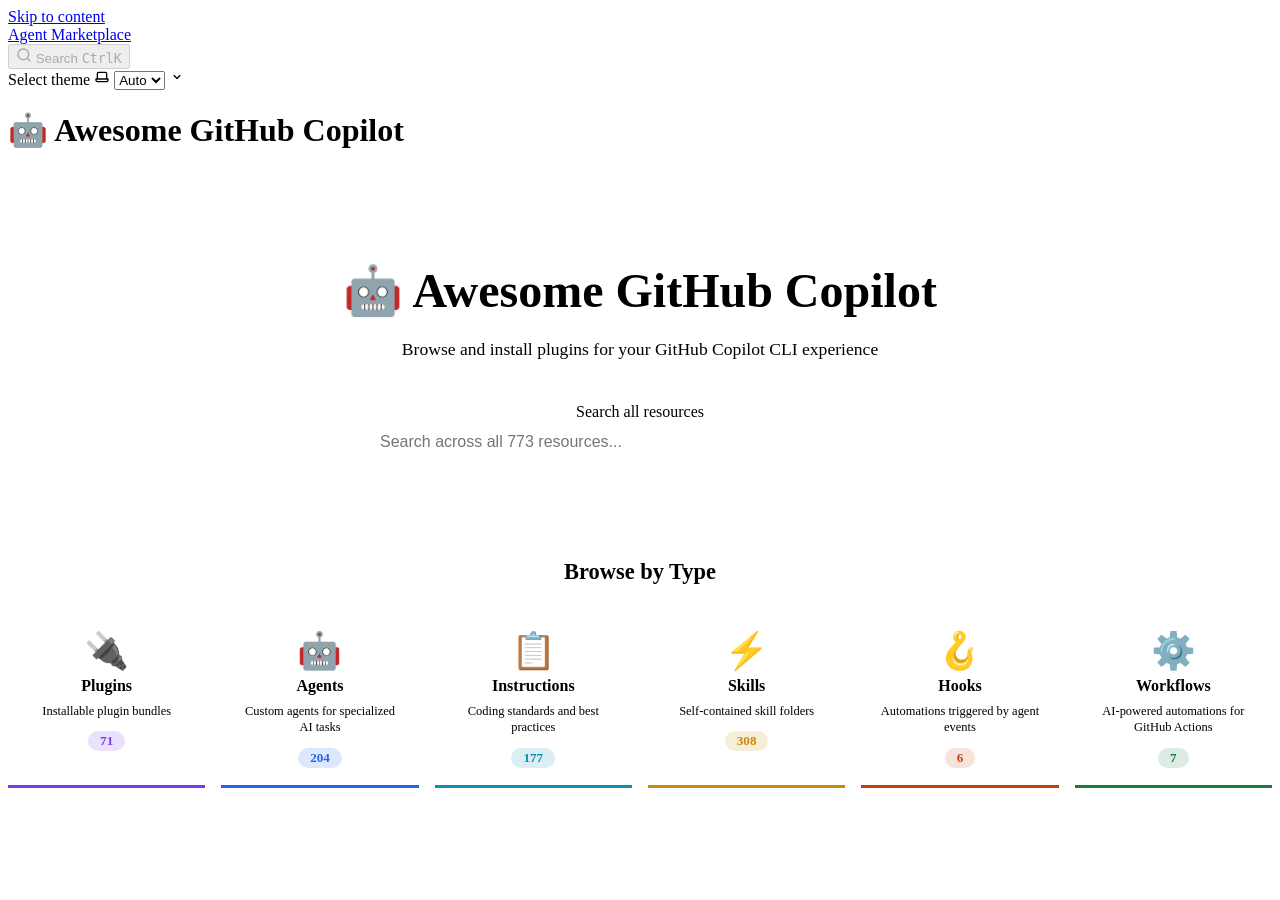
==== commit 1e7f99d5: "Deploy marketplace UI [skip ci]" ====
--- a/index.html
+++ b/index.html
@@ -1,4 +1,4 @@
-<!DOCTYPE html><html lang="en" dir="ltr" data-theme="dark" class="astro-bguv2lll"> <head><meta charset="utf-8"/><meta name="viewport" content="width=device-width, initial-scale=1"/><title>marketplace | Agent Marketplace</title><link rel="canonical" href="https://passelin.github.io/marketplace-test/"/><link rel="sitemap" href="/marketplace-test/sitemap-index.xml"/><link rel="shortcut icon" href="/marketplace-test/favicon.svg" type="image/svg+xml"/><meta name="generator" content="Astro v5.18.1"/><meta name="generator" content="Starlight v0.37.7"/><meta property="og:title" content="marketplace"/><meta property="og:type" content="article"/><meta property="og:url" content="https://passelin.github.io/marketplace-test/"/><meta property="og:locale" content="en"/><meta property="og:description" content="Browse and discover plugins for your GitHub Copilot CLI marketplace"/><meta property="og:site_name" content="Agent Marketplace"/><meta name="twitter:card" content="summary_large_image"/><meta name="description" content="Browse and discover plugins for your GitHub Copilot CLI marketplace"/><script>
+<!DOCTYPE html><html lang="en" dir="ltr" data-theme="dark" class="astro-bguv2lll"> <head><meta charset="utf-8"/><meta name="viewport" content="width=device-width, initial-scale=1"/><title>🤖 Awesome GitHub Copilot | Agent Marketplace</title><link rel="canonical" href="https://passelin.github.io/marketplace-test/"/><link rel="sitemap" href="/marketplace-test/sitemap-index.xml"/><link rel="shortcut icon" href="/marketplace-test/favicon.svg" type="image/svg+xml"/><meta name="generator" content="Astro v5.18.1"/><meta name="generator" content="Starlight v0.37.7"/><meta property="og:title" content="🤖 Awesome GitHub Copilot"/><meta property="og:type" content="article"/><meta property="og:url" content="https://passelin.github.io/marketplace-test/"/><meta property="og:locale" content="en"/><meta property="og:description" content="Browse and discover plugins for your GitHub Copilot CLI marketplace"/><meta property="og:site_name" content="Agent Marketplace"/><meta name="twitter:card" content="summary_large_image"/><meta name="description" content="Browse and discover plugins for your GitHub Copilot CLI marketplace"/><script>
 	window.StarlightThemeProvider = (() => {
 		const storedTheme =
 			typeof localStorage !== 'undefined' && localStorage.getItem('starlight-theme');
@@ -40,4 +40,4 @@
 	})();
 </script> <script type="module" src="/marketplace-test/assets/Search.astro_astro_type_script_index_0_lang.FRFuN3Ax.js"></script>   </div> <div class="sl-hidden md:sl-flex print:hidden right-group astro-kmkmnagf"> <div class="sl-flex social-icons astro-kmkmnagf">  </div> <starlight-theme-select>  <label style="--sl-select-width: 6.25em" class="astro-4yphtoen"> <span class="sr-only astro-4yphtoen">Select theme</span> <svg aria-hidden="true" class="icon label-icon astro-4yphtoen astro-c6vsoqas" width="16" height="16" viewBox="0 0 24 24" fill="currentColor" style="--sl-icon-size: 1em;"><path d="M21 14h-1V7a3 3 0 0 0-3-3H7a3 3 0 0 0-3 3v7H3a1 1 0 0 0-1 1v2a3 3 0 0 0 3 3h14a3 3 0 0 0 3-3v-2a1 1 0 0 0-1-1ZM6 7a1 1 0 0 1 1-1h10a1 1 0 0 1 1 1v7H6V7Zm14 10a1 1 0 0 1-1 1H5a1 1 0 0 1-1-1v-1h16v1Z"/></svg> <select autocomplete="off" class="astro-4yphtoen"> <option value="dark" class="astro-4yphtoen">Dark</option><option value="light" class="astro-4yphtoen">Light</option><option value="auto" selected class="astro-4yphtoen">Auto</option> </select> <svg aria-hidden="true" class="icon caret astro-4yphtoen astro-c6vsoqas" width="16" height="16" viewBox="0 0 24 24" fill="currentColor" style="--sl-icon-size: 1em;"><path d="M17 9.17a1 1 0 0 0-1.41 0L12 12.71 8.46 9.17a1 1 0 1 0-1.41 1.42l4.24 4.24a1.002 1.002 0 0 0 1.42 0L17 10.59a1.002 1.002 0 0 0 0-1.42Z"/></svg> </label>  </starlight-theme-select>  <script>
 	StarlightThemeProvider.updatePickers();
-</script> <script type="module">const r="starlight-theme",o=e=>e==="auto"||e==="dark"||e==="light"?e:"auto",c=()=>o(typeof localStorage<"u"&&localStorage.getItem(r));function n(e){typeof localStorage<"u"&&localStorage.setItem(r,e==="light"||e==="dark"?e:"")}const l=()=>matchMedia("(prefers-color-scheme: light)").matches?"light":"dark";function t(e){StarlightThemeProvider.updatePickers(e),document.documentElement.dataset.theme=e==="auto"?l():e,n(e)}matchMedia("(prefers-color-scheme: light)").addEventListener("change",()=>{c()==="auto"&&t("auto")});class s extends HTMLElement{constructor(){super(),t(c()),this.querySelector("select")?.addEventListener("change",a=>{a.currentTarget instanceof HTMLSelectElement&&t(o(a.currentTarget.value))})}}customElements.define("starlight-theme-select",s);</script> <script type="module">class s extends HTMLElement{constructor(){super();const e=this.querySelector("select");e&&(e.addEventListener("change",t=>{t.currentTarget instanceof HTMLSelectElement&&(window.location.pathname=t.currentTarget.value)}),window.addEventListener("pageshow",t=>{if(!t.persisted)return;const n=e.querySelector("option[selected]")?.index;n!==e.selectedIndex&&(e.selectedIndex=n??0)}))}}customElements.define("starlight-lang-select",s);</script> </div> </div> </header>  <div class="main-frame astro-vrdttmbt">  <script type="module">const a=document.getElementById("starlight__sidebar"),n=a?.querySelector("sl-sidebar-state-persist"),o="sl-sidebar-state",i=()=>{let t=[];const e=n?.dataset.hash||"";try{const s=sessionStorage.getItem(o),r=JSON.parse(s||"{}");Array.isArray(r.open)&&r.hash===e&&(t=r.open)}catch{}return{hash:e,open:t,scroll:a?.scrollTop||0}},c=t=>{try{sessionStorage.setItem(o,JSON.stringify(t))}catch{}},d=()=>c(i()),l=(t,e)=>{const s=i();s.open[e]=t,c(s)};n?.addEventListener("click",t=>{if(!(t.target instanceof Element))return;const e=t.target.closest("summary")?.closest("details");if(!e)return;const s=e.querySelector("sl-sidebar-restore"),r=parseInt(s?.dataset.index||"");isNaN(r)||l(!e.open,r)});addEventListener("visibilitychange",()=>{document.visibilityState==="hidden"&&d()});addEventListener("pageHide",d);</script> <div class="lg:sl-flex astro-67yu43on">  <div class="main-pane astro-67yu43on">  <main data-pagefind-body class="astro-bguv2lll" lang="en" dir="ltr">   <script type="module" src="/marketplace-test/assets/index.astro_astro_type_script_index_0_lang.DBZelQtA.js"></script> <div class="content-panel astro-7nkwcw3z"> <div class="sl-container astro-7nkwcw3z"> <h1 id="_top" class="astro-j6tvhyss">marketplace</h1>  </div> </div>  <div class="content-panel astro-7nkwcw3z"> <div class="sl-container astro-7nkwcw3z"> <div class="sl-markdown-content">  <div id="main-content" class="astro-j7pv25f6"> <div class="page-content astro-j7pv25f6"> <div class="container astro-j7pv25f6"> <div class="marketplace-hero astro-j7pv25f6"> <h1 class="astro-j7pv25f6">marketplace</h1> <p class="marketplace-description astro-j7pv25f6">Browse and install plugins for your GitHub Copilot CLI experience</p> <div class="global-search-wrap astro-j7pv25f6"> <label for="global-search-input" class="sr-only astro-j7pv25f6">Search all resources</label> <input type="text" id="global-search-input" class="global-search-input astro-j7pv25f6" placeholder="Search across all 71 resources..." autocomplete="off"> <div id="global-search-results" class="global-search-results astro-j7pv25f6" hidden></div> </div> </div> <section id="categories-section" class="categories-section astro-j7pv25f6" aria-labelledby="categories-heading"> <h2 id="categories-heading" class="astro-j7pv25f6">Browse by Type</h2> <div class="categories-grid astro-j7pv25f6"> <a href="plugins/" class="category-card astro-j7pv25f6" style="--cat-color: #7c3aed; --animation-delay: 0ms;"> <span class="category-icon astro-j7pv25f6" aria-hidden="true">🔌</span> <span class="category-name astro-j7pv25f6">Plugins</span> <span class="category-desc astro-j7pv25f6">Installable plugin bundles</span> <span class="category-count astro-j7pv25f6">71</span> </a> </div> </section> </div> </div> </div>    </div> <footer class="sl-flex astro-3yyafb3n"> <div class="meta sl-flex astro-3yyafb3n">   </div> <div class="pagination-links print:hidden astro-u2l5gyhi" dir="ltr">   </div>   </footer>  </div> </div>   </main> </div> </div>  </div> </div>  </body></html>+</script> <script type="module">const r="starlight-theme",o=e=>e==="auto"||e==="dark"||e==="light"?e:"auto",c=()=>o(typeof localStorage<"u"&&localStorage.getItem(r));function n(e){typeof localStorage<"u"&&localStorage.setItem(r,e==="light"||e==="dark"?e:"")}const l=()=>matchMedia("(prefers-color-scheme: light)").matches?"light":"dark";function t(e){StarlightThemeProvider.updatePickers(e),document.documentElement.dataset.theme=e==="auto"?l():e,n(e)}matchMedia("(prefers-color-scheme: light)").addEventListener("change",()=>{c()==="auto"&&t("auto")});class s extends HTMLElement{constructor(){super(),t(c()),this.querySelector("select")?.addEventListener("change",a=>{a.currentTarget instanceof HTMLSelectElement&&t(o(a.currentTarget.value))})}}customElements.define("starlight-theme-select",s);</script> <script type="module">class s extends HTMLElement{constructor(){super();const e=this.querySelector("select");e&&(e.addEventListener("change",t=>{t.currentTarget instanceof HTMLSelectElement&&(window.location.pathname=t.currentTarget.value)}),window.addEventListener("pageshow",t=>{if(!t.persisted)return;const n=e.querySelector("option[selected]")?.index;n!==e.selectedIndex&&(e.selectedIndex=n??0)}))}}customElements.define("starlight-lang-select",s);</script> </div> </div> </header>  <div class="main-frame astro-vrdttmbt">  <script type="module">const a=document.getElementById("starlight__sidebar"),n=a?.querySelector("sl-sidebar-state-persist"),o="sl-sidebar-state",i=()=>{let t=[];const e=n?.dataset.hash||"";try{const s=sessionStorage.getItem(o),r=JSON.parse(s||"{}");Array.isArray(r.open)&&r.hash===e&&(t=r.open)}catch{}return{hash:e,open:t,scroll:a?.scrollTop||0}},c=t=>{try{sessionStorage.setItem(o,JSON.stringify(t))}catch{}},d=()=>c(i()),l=(t,e)=>{const s=i();s.open[e]=t,c(s)};n?.addEventListener("click",t=>{if(!(t.target instanceof Element))return;const e=t.target.closest("summary")?.closest("details");if(!e)return;const s=e.querySelector("sl-sidebar-restore"),r=parseInt(s?.dataset.index||"");isNaN(r)||l(!e.open,r)});addEventListener("visibilitychange",()=>{document.visibilityState==="hidden"&&d()});addEventListener("pageHide",d);</script> <div class="lg:sl-flex astro-67yu43on">  <div class="main-pane astro-67yu43on">  <main data-pagefind-body class="astro-bguv2lll" lang="en" dir="ltr">   <script type="module" src="/marketplace-test/assets/index.astro_astro_type_script_index_0_lang.DBZelQtA.js"></script> <div class="content-panel astro-7nkwcw3z"> <div class="sl-container astro-7nkwcw3z"> <h1 id="_top" class="astro-j6tvhyss">🤖 Awesome GitHub Copilot</h1>  </div> </div>  <div class="content-panel astro-7nkwcw3z"> <div class="sl-container astro-7nkwcw3z"> <div class="sl-markdown-content">  <div id="main-content" class="astro-j7pv25f6"> <div class="page-content astro-j7pv25f6"> <div class="container astro-j7pv25f6"> <div class="marketplace-hero astro-j7pv25f6"> <h1 class="astro-j7pv25f6">🤖 Awesome GitHub Copilot</h1> <p class="marketplace-description astro-j7pv25f6">Browse and install plugins for your GitHub Copilot CLI experience</p> <div class="global-search-wrap astro-j7pv25f6"> <label for="global-search-input" class="sr-only astro-j7pv25f6">Search all resources</label> <input type="text" id="global-search-input" class="global-search-input astro-j7pv25f6" placeholder="Search across all 773 resources..." autocomplete="off"> <div id="global-search-results" class="global-search-results astro-j7pv25f6" hidden></div> </div> </div> <section id="categories-section" class="categories-section astro-j7pv25f6" aria-labelledby="categories-heading"> <h2 id="categories-heading" class="astro-j7pv25f6">Browse by Type</h2> <div class="categories-grid astro-j7pv25f6"> <a href="plugins/" class="category-card astro-j7pv25f6" style="--cat-color: #7c3aed; --animation-delay: 0ms;"> <span class="category-icon astro-j7pv25f6" aria-hidden="true">🔌</span> <span class="category-name astro-j7pv25f6">Plugins</span> <span class="category-desc astro-j7pv25f6">Installable plugin bundles</span> <span class="category-count astro-j7pv25f6">71</span> </a><a href="agents/" class="category-card astro-j7pv25f6" style="--cat-color: #2563eb; --animation-delay: 60ms;"> <span class="category-icon astro-j7pv25f6" aria-hidden="true">🤖</span> <span class="category-name astro-j7pv25f6">Agents</span> <span class="category-desc astro-j7pv25f6">Custom agents for specialized AI tasks</span> <span class="category-count astro-j7pv25f6">204</span> </a><a href="instructions/" class="category-card astro-j7pv25f6" style="--cat-color: #0891b2; --animation-delay: 120ms;"> <span class="category-icon astro-j7pv25f6" aria-hidden="true">📋</span> <span class="category-name astro-j7pv25f6">Instructions</span> <span class="category-desc astro-j7pv25f6">Coding standards and best practices</span> <span class="category-count astro-j7pv25f6">177</span> </a><a href="skills/" class="category-card astro-j7pv25f6" style="--cat-color: #ca8a04; --animation-delay: 180ms;"> <span class="category-icon astro-j7pv25f6" aria-hidden="true">⚡</span> <span class="category-name astro-j7pv25f6">Skills</span> <span class="category-desc astro-j7pv25f6">Self-contained skill folders</span> <span class="category-count astro-j7pv25f6">308</span> </a><a href="hooks/" class="category-card astro-j7pv25f6" style="--cat-color: #c2410c; --animation-delay: 240ms;"> <span class="category-icon astro-j7pv25f6" aria-hidden="true">🪝</span> <span class="category-name astro-j7pv25f6">Hooks</span> <span class="category-desc astro-j7pv25f6">Automations triggered by agent events</span> <span class="category-count astro-j7pv25f6">6</span> </a><a href="workflows/" class="category-card astro-j7pv25f6" style="--cat-color: #15803d; --animation-delay: 300ms;"> <span class="category-icon astro-j7pv25f6" aria-hidden="true">⚙️</span> <span class="category-name astro-j7pv25f6">Workflows</span> <span class="category-desc astro-j7pv25f6">AI-powered automations for GitHub Actions</span> <span class="category-count astro-j7pv25f6">7</span> </a> </div> </section> </div> </div> </div>    </div> <footer class="sl-flex astro-3yyafb3n"> <div class="meta sl-flex astro-3yyafb3n">   </div> <div class="pagination-links print:hidden astro-u2l5gyhi" dir="ltr">   </div>   </footer>  </div> </div>   </main> </div> </div>  </div> </div>  </body></html>
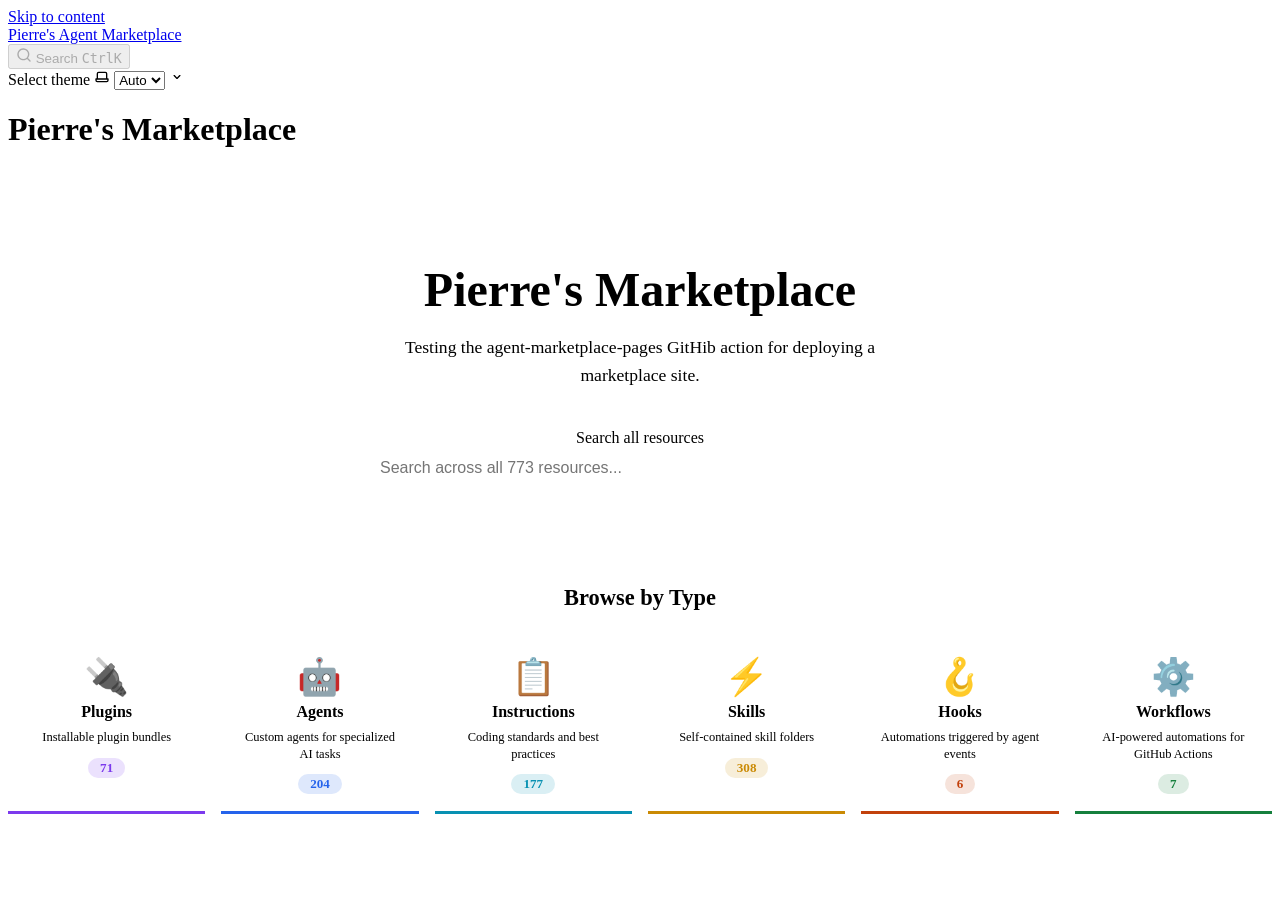
==== commit f27563fc: "Deploy marketplace UI [skip ci]" ====
--- a/index.html
+++ b/index.html
@@ -1,4 +1,4 @@
-<!DOCTYPE html><html lang="en" dir="ltr" data-theme="dark" class="astro-bguv2lll"> <head><meta charset="utf-8"/><meta name="viewport" content="width=device-width, initial-scale=1"/><title>🤖 Awesome GitHub Copilot | Agent Marketplace</title><link rel="canonical" href="https://passelin.github.io/marketplace-test/"/><link rel="sitemap" href="/marketplace-test/sitemap-index.xml"/><link rel="shortcut icon" href="/marketplace-test/favicon.svg" type="image/svg+xml"/><meta name="generator" content="Astro v5.18.1"/><meta name="generator" content="Starlight v0.37.7"/><meta property="og:title" content="🤖 Awesome GitHub Copilot"/><meta property="og:type" content="article"/><meta property="og:url" content="https://passelin.github.io/marketplace-test/"/><meta property="og:locale" content="en"/><meta property="og:description" content="Browse and discover plugins for your GitHub Copilot CLI marketplace"/><meta property="og:site_name" content="Agent Marketplace"/><meta name="twitter:card" content="summary_large_image"/><meta name="description" content="Browse and discover plugins for your GitHub Copilot CLI marketplace"/><script>
+<!DOCTYPE html><html lang="en" dir="ltr" data-theme="dark" class="astro-bguv2lll"> <head><meta charset="utf-8"/><meta name="viewport" content="width=device-width, initial-scale=1"/><title>Pierre's Marketplace | Pierre's Agent Marketplace</title><link rel="canonical" href="https://passelin.github.io/marketplace-test/"/><link rel="sitemap" href="/marketplace-test/sitemap-index.xml"/><link rel="shortcut icon" href="/marketplace-test/favicon.svg" type="image/svg+xml"/><meta name="generator" content="Astro v5.18.1"/><meta name="generator" content="Starlight v0.37.7"/><meta property="og:title" content="Pierre's Marketplace"/><meta property="og:type" content="article"/><meta property="og:url" content="https://passelin.github.io/marketplace-test/"/><meta property="og:locale" content="en"/><meta property="og:description" content="Testing the agent-marketplace-pages GitHib action for deploying a marketplace site."/><meta property="og:site_name" content="Pierre's Agent Marketplace"/><meta name="twitter:card" content="summary_large_image"/><meta name="description" content="Testing the agent-marketplace-pages GitHib action for deploying a marketplace site."/><script>
 	window.StarlightThemeProvider = (() => {
 		const storedTheme =
 			typeof localStorage !== 'undefined' && localStorage.getItem('starlight-theme');
@@ -26,7 +26,7 @@
 	})();
 </script><template id="theme-icons"><svg aria-hidden="true" class="light astro-c6vsoqas" width="16" height="16" viewBox="0 0 24 24" fill="currentColor" style="--sl-icon-size: 1em;"><path d="M5 12a1 1 0 0 0-1-1H3a1 1 0 0 0 0 2h1a1 1 0 0 0 1-1Zm.64 5-.71.71a1 1 0 0 0 0 1.41 1 1 0 0 0 1.41 0l.71-.71A1 1 0 0 0 5.64 17ZM12 5a1 1 0 0 0 1-1V3a1 1 0 0 0-2 0v1a1 1 0 0 0 1 1Zm5.66 2.34a1 1 0 0 0 .7-.29l.71-.71a1 1 0 1 0-1.41-1.41l-.66.71a1 1 0 0 0 0 1.41 1 1 0 0 0 .66.29Zm-12-.29a1 1 0 0 0 1.41 0 1 1 0 0 0 0-1.41l-.71-.71a1.004 1.004 0 1 0-1.43 1.41l.73.71ZM21 11h-1a1 1 0 0 0 0 2h1a1 1 0 0 0 0-2Zm-2.64 6A1 1 0 0 0 17 18.36l.71.71a1 1 0 0 0 1.41 0 1 1 0 0 0 0-1.41l-.76-.66ZM12 6.5a5.5 5.5 0 1 0 5.5 5.5A5.51 5.51 0 0 0 12 6.5Zm0 9a3.5 3.5 0 1 1 0-7 3.5 3.5 0 0 1 0 7Zm0 3.5a1 1 0 0 0-1 1v1a1 1 0 0 0 2 0v-1a1 1 0 0 0-1-1Z"/></svg><svg aria-hidden="true" class="dark astro-c6vsoqas" width="16" height="16" viewBox="0 0 24 24" fill="currentColor" style="--sl-icon-size: 1em;"><path d="M21.64 13a1 1 0 0 0-1.05-.14 8.049 8.049 0 0 1-3.37.73 8.15 8.15 0 0 1-8.14-8.1 8.59 8.59 0 0 1 .25-2A1 1 0 0 0 8 2.36a10.14 10.14 0 1 0 14 11.69 1 1 0 0 0-.36-1.05Zm-9.5 6.69A8.14 8.14 0 0 1 7.08 5.22v.27a10.15 10.15 0 0 0 10.14 10.14 9.784 9.784 0 0 0 2.1-.22 8.11 8.11 0 0 1-7.18 4.32v-.04Z"/></svg><svg aria-hidden="true" class="auto astro-c6vsoqas" width="16" height="16" viewBox="0 0 24 24" fill="currentColor" style="--sl-icon-size: 1em;"><path d="M21 14h-1V7a3 3 0 0 0-3-3H7a3 3 0 0 0-3 3v7H3a1 1 0 0 0-1 1v2a3 3 0 0 0 3 3h14a3 3 0 0 0 3-3v-2a1 1 0 0 0-1-1ZM6 7a1 1 0 0 1 1-1h10a1 1 0 0 1 1 1v7H6V7Zm14 10a1 1 0 0 1-1 1H5a1 1 0 0 1-1-1v-1h16v1Z"/></svg></template><link rel="stylesheet" href="/marketplace-test/assets/print.DNXP8c50.css" media="print"><style>.marketplace-hero:where(.astro-j7pv25f6){text-align:center;padding:60px 0 48px}.global-search-wrap:where(.astro-j7pv25f6){position:relative;max-width:560px;margin:32px auto 0}.global-search-input:where(.astro-j7pv25f6){width:100%;padding:12px 20px;font-size:1rem;border:1px solid var(--color-glass-border);border-radius:var(--border-radius-lg);background:var(--color-card-bg);color:var(--color-text);outline:none;box-sizing:border-box;transition:border-color var(--transition),box-shadow var(--transition)}.global-search-input:where(.astro-j7pv25f6):focus{border-color:var(--color-accent);box-shadow:0 0 0 3px color-mix(in srgb,var(--color-accent) 20%,transparent)}.global-search-results:where(.astro-j7pv25f6){position:absolute;top:calc(100% + 6px);left:0;right:0;background:var(--color-card-bg);border:1px solid var(--color-glass-border);border-radius:var(--border-radius-lg);box-shadow:0 8px 32px -8px #00000040;z-index:100}.marketplace-hero:where(.astro-j7pv25f6) h1:where(.astro-j7pv25f6){font-size:clamp(2rem,5vw,3rem);font-weight:800;color:var(--color-text-emphasis);margin-bottom:16px}.marketplace-description:where(.astro-j7pv25f6){font-size:1.1rem;color:var(--color-text-muted);max-width:560px;margin:0 auto 40px;line-height:1.6}.stats-row:where(.astro-j7pv25f6){display:flex;justify-content:center;gap:16px;margin-bottom:0;flex-wrap:wrap}.stat-card:where(.astro-j7pv25f6){display:flex;flex-direction:column;align-items:center;background:var(--color-card-bg);border:1px solid var(--color-glass-border);border-radius:var(--border-radius-lg);padding:16px 24px;min-width:100px}.stat-number:where(.astro-j7pv25f6){font-size:1.75rem;font-weight:800;color:var(--color-accent);line-height:1}.stat-label:where(.astro-j7pv25f6){font-size:.8rem;color:var(--color-text-muted);margin-top:4px}.categories-section:where(.astro-j7pv25f6){margin:48px 0 80px}.categories-section:where(.astro-j7pv25f6) h2:where(.astro-j7pv25f6){font-size:1.4rem;font-weight:700;color:var(--color-text-emphasis);margin-bottom:20px;text-align:center}.categories-grid:where(.astro-j7pv25f6){display:grid;grid-template-columns:repeat(auto-fill,minmax(180px,1fr));gap:16px}.category-card:where(.astro-j7pv25f6){display:flex;flex-direction:column;align-items:center;gap:8px;padding:28px 16px 20px;background:var(--color-card-bg);border:1px solid var(--color-glass-border);border-radius:var(--border-radius-lg);text-decoration:none;color:var(--color-text);transition:all var(--transition);position:relative;overflow:hidden;animation:card-fade-in .4s ease both;animation-delay:var(--animation-delay, 0ms)}.category-card:where(.astro-j7pv25f6):after{content:"";position:absolute;bottom:0;left:0;right:0;height:3px;background:var(--cat-color);transition:height var(--transition)}.category-card:where(.astro-j7pv25f6):hover{transform:translateY(-4px);box-shadow:0 8px 24px -8px var(--cat-color);border-color:var(--cat-color);color:var(--color-text-emphasis)}.category-card:where(.astro-j7pv25f6):hover:after{height:4px}.category-icon:where(.astro-j7pv25f6){font-size:2.25rem;line-height:1;position:relative;z-index:1}.category-name:where(.astro-j7pv25f6){font-size:1rem;font-weight:700;text-align:center;color:var(--color-text-emphasis);position:relative;z-index:1}.category-desc:where(.astro-j7pv25f6){font-size:.78rem;text-align:center;color:var(--color-text-muted);line-height:1.3;position:relative;z-index:1}.category-count:where(.astro-j7pv25f6){font-size:.82rem;font-weight:600;color:var(--cat-color);background:color-mix(in srgb,var(--cat-color) 15%,transparent);border-radius:12px;padding:2px 12px;position:relative;z-index:1;margin-top:4px}@keyframes card-fade-in{0%{opacity:0;transform:translateY(12px)}to{opacity:1;transform:translateY(0)}}@media(max-width:640px){.categories-grid:where(.astro-j7pv25f6){grid-template-columns:repeat(auto-fill,minmax(140px,1fr));gap:12px}.stats-row:where(.astro-j7pv25f6){gap:10px}.stat-card:where(.astro-j7pv25f6){padding:12px 16px;min-width:80px}}
 </style>
-<link rel="stylesheet" href="/marketplace-test/assets/agents.CTzQJaII.css"><script type="module" src="/marketplace-test/assets/page.B1D-nYk3.js"></script></head> <body class="astro-bguv2lll"> <a href="#_top" class="astro-7q3lir66">Skip to content</a>  <div class="page sl-flex astro-vrdttmbt"> <header class="header astro-vrdttmbt"><div class="header astro-kmkmnagf"> <div class="title-wrapper sl-flex astro-kmkmnagf"> <a href="/marketplace-test/" class="site-title sl-flex astro-m46x6ez3">  <span class="astro-m46x6ez3" translate="no"> Agent Marketplace </span> </a>  </div> <div class="sl-flex print:hidden astro-kmkmnagf"> <site-search class="astro-kmkmnagf astro-v37mnknz" data-translations="{&#34;placeholder&#34;:&#34;Search&#34;}"> <button data-open-modal disabled aria-label="Search" aria-keyshortcuts="Control+K" class="astro-v37mnknz"> <svg aria-hidden="true" class="astro-v37mnknz astro-c6vsoqas" width="16" height="16" viewBox="0 0 24 24" fill="currentColor" style="--sl-icon-size: 1em;"><path d="M21.71 20.29 18 16.61A9 9 0 1 0 16.61 18l3.68 3.68a.999.999 0 0 0 1.42 0 1 1 0 0 0 0-1.39ZM11 18a7 7 0 1 1 0-14 7 7 0 0 1 0 14Z"/></svg> <span class="sl-hidden md:sl-block astro-v37mnknz" aria-hidden="true">Search</span> <kbd class="sl-hidden md:sl-flex astro-v37mnknz" style="display: none;"> <kbd class="astro-v37mnknz">Ctrl</kbd><kbd class="astro-v37mnknz">K</kbd> </kbd> </button> <dialog style="padding:0" aria-label="Search" class="astro-v37mnknz"> <div class="dialog-frame sl-flex astro-v37mnknz">  <button data-close-modal class="sl-flex md:sl-hidden astro-v37mnknz"> Cancel </button> <div class="search-container astro-v37mnknz"> <div id="starlight__search" class="astro-v37mnknz"></div> </div> </div> </dialog> </site-search>  <script>
+<link rel="stylesheet" href="/marketplace-test/assets/agents.CTzQJaII.css"><script type="module" src="/marketplace-test/assets/page.B1D-nYk3.js"></script></head> <body class="astro-bguv2lll"> <a href="#_top" class="astro-7q3lir66">Skip to content</a>  <div class="page sl-flex astro-vrdttmbt"> <header class="header astro-vrdttmbt"><div class="header astro-kmkmnagf"> <div class="title-wrapper sl-flex astro-kmkmnagf"> <a href="/marketplace-test/" class="site-title sl-flex astro-m46x6ez3">  <span class="astro-m46x6ez3" translate="no"> Pierre&#39;s Agent Marketplace </span> </a>  </div> <div class="sl-flex print:hidden astro-kmkmnagf"> <site-search class="astro-kmkmnagf astro-v37mnknz" data-translations="{&#34;placeholder&#34;:&#34;Search&#34;}"> <button data-open-modal disabled aria-label="Search" aria-keyshortcuts="Control+K" class="astro-v37mnknz"> <svg aria-hidden="true" class="astro-v37mnknz astro-c6vsoqas" width="16" height="16" viewBox="0 0 24 24" fill="currentColor" style="--sl-icon-size: 1em;"><path d="M21.71 20.29 18 16.61A9 9 0 1 0 16.61 18l3.68 3.68a.999.999 0 0 0 1.42 0 1 1 0 0 0 0-1.39ZM11 18a7 7 0 1 1 0-14 7 7 0 0 1 0 14Z"/></svg> <span class="sl-hidden md:sl-block astro-v37mnknz" aria-hidden="true">Search</span> <kbd class="sl-hidden md:sl-flex astro-v37mnknz" style="display: none;"> <kbd class="astro-v37mnknz">Ctrl</kbd><kbd class="astro-v37mnknz">K</kbd> </kbd> </button> <dialog style="padding:0" aria-label="Search" class="astro-v37mnknz"> <div class="dialog-frame sl-flex astro-v37mnknz">  <button data-close-modal class="sl-flex md:sl-hidden astro-v37mnknz"> Cancel </button> <div class="search-container astro-v37mnknz"> <div id="starlight__search" class="astro-v37mnknz"></div> </div> </div> </dialog> </site-search>  <script>
 	(() => {
 		const openBtn = document.querySelector('button[data-open-modal]');
 		const shortcut = openBtn?.querySelector('kbd');
@@ -40,4 +40,4 @@
 	})();
 </script> <script type="module" src="/marketplace-test/assets/Search.astro_astro_type_script_index_0_lang.FRFuN3Ax.js"></script>   </div> <div class="sl-hidden md:sl-flex print:hidden right-group astro-kmkmnagf"> <div class="sl-flex social-icons astro-kmkmnagf">  </div> <starlight-theme-select>  <label style="--sl-select-width: 6.25em" class="astro-4yphtoen"> <span class="sr-only astro-4yphtoen">Select theme</span> <svg aria-hidden="true" class="icon label-icon astro-4yphtoen astro-c6vsoqas" width="16" height="16" viewBox="0 0 24 24" fill="currentColor" style="--sl-icon-size: 1em;"><path d="M21 14h-1V7a3 3 0 0 0-3-3H7a3 3 0 0 0-3 3v7H3a1 1 0 0 0-1 1v2a3 3 0 0 0 3 3h14a3 3 0 0 0 3-3v-2a1 1 0 0 0-1-1ZM6 7a1 1 0 0 1 1-1h10a1 1 0 0 1 1 1v7H6V7Zm14 10a1 1 0 0 1-1 1H5a1 1 0 0 1-1-1v-1h16v1Z"/></svg> <select autocomplete="off" class="astro-4yphtoen"> <option value="dark" class="astro-4yphtoen">Dark</option><option value="light" class="astro-4yphtoen">Light</option><option value="auto" selected class="astro-4yphtoen">Auto</option> </select> <svg aria-hidden="true" class="icon caret astro-4yphtoen astro-c6vsoqas" width="16" height="16" viewBox="0 0 24 24" fill="currentColor" style="--sl-icon-size: 1em;"><path d="M17 9.17a1 1 0 0 0-1.41 0L12 12.71 8.46 9.17a1 1 0 1 0-1.41 1.42l4.24 4.24a1.002 1.002 0 0 0 1.42 0L17 10.59a1.002 1.002 0 0 0 0-1.42Z"/></svg> </label>  </starlight-theme-select>  <script>
 	StarlightThemeProvider.updatePickers();
-</script> <script type="module">const r="starlight-theme",o=e=>e==="auto"||e==="dark"||e==="light"?e:"auto",c=()=>o(typeof localStorage<"u"&&localStorage.getItem(r));function n(e){typeof localStorage<"u"&&localStorage.setItem(r,e==="light"||e==="dark"?e:"")}const l=()=>matchMedia("(prefers-color-scheme: light)").matches?"light":"dark";function t(e){StarlightThemeProvider.updatePickers(e),document.documentElement.dataset.theme=e==="auto"?l():e,n(e)}matchMedia("(prefers-color-scheme: light)").addEventListener("change",()=>{c()==="auto"&&t("auto")});class s extends HTMLElement{constructor(){super(),t(c()),this.querySelector("select")?.addEventListener("change",a=>{a.currentTarget instanceof HTMLSelectElement&&t(o(a.currentTarget.value))})}}customElements.define("starlight-theme-select",s);</script> <script type="module">class s extends HTMLElement{constructor(){super();const e=this.querySelector("select");e&&(e.addEventListener("change",t=>{t.currentTarget instanceof HTMLSelectElement&&(window.location.pathname=t.currentTarget.value)}),window.addEventListener("pageshow",t=>{if(!t.persisted)return;const n=e.querySelector("option[selected]")?.index;n!==e.selectedIndex&&(e.selectedIndex=n??0)}))}}customElements.define("starlight-lang-select",s);</script> </div> </div> </header>  <div class="main-frame astro-vrdttmbt">  <script type="module">const a=document.getElementById("starlight__sidebar"),n=a?.querySelector("sl-sidebar-state-persist"),o="sl-sidebar-state",i=()=>{let t=[];const e=n?.dataset.hash||"";try{const s=sessionStorage.getItem(o),r=JSON.parse(s||"{}");Array.isArray(r.open)&&r.hash===e&&(t=r.open)}catch{}return{hash:e,open:t,scroll:a?.scrollTop||0}},c=t=>{try{sessionStorage.setItem(o,JSON.stringify(t))}catch{}},d=()=>c(i()),l=(t,e)=>{const s=i();s.open[e]=t,c(s)};n?.addEventListener("click",t=>{if(!(t.target instanceof Element))return;const e=t.target.closest("summary")?.closest("details");if(!e)return;const s=e.querySelector("sl-sidebar-restore"),r=parseInt(s?.dataset.index||"");isNaN(r)||l(!e.open,r)});addEventListener("visibilitychange",()=>{document.visibilityState==="hidden"&&d()});addEventListener("pageHide",d);</script> <div class="lg:sl-flex astro-67yu43on">  <div class="main-pane astro-67yu43on">  <main data-pagefind-body class="astro-bguv2lll" lang="en" dir="ltr">   <script type="module" src="/marketplace-test/assets/index.astro_astro_type_script_index_0_lang.DBZelQtA.js"></script> <div class="content-panel astro-7nkwcw3z"> <div class="sl-container astro-7nkwcw3z"> <h1 id="_top" class="astro-j6tvhyss">🤖 Awesome GitHub Copilot</h1>  </div> </div>  <div class="content-panel astro-7nkwcw3z"> <div class="sl-container astro-7nkwcw3z"> <div class="sl-markdown-content">  <div id="main-content" class="astro-j7pv25f6"> <div class="page-content astro-j7pv25f6"> <div class="container astro-j7pv25f6"> <div class="marketplace-hero astro-j7pv25f6"> <h1 class="astro-j7pv25f6">🤖 Awesome GitHub Copilot</h1> <p class="marketplace-description astro-j7pv25f6">Browse and install plugins for your GitHub Copilot CLI experience</p> <div class="global-search-wrap astro-j7pv25f6"> <label for="global-search-input" class="sr-only astro-j7pv25f6">Search all resources</label> <input type="text" id="global-search-input" class="global-search-input astro-j7pv25f6" placeholder="Search across all 773 resources..." autocomplete="off"> <div id="global-search-results" class="global-search-results astro-j7pv25f6" hidden></div> </div> </div> <section id="categories-section" class="categories-section astro-j7pv25f6" aria-labelledby="categories-heading"> <h2 id="categories-heading" class="astro-j7pv25f6">Browse by Type</h2> <div class="categories-grid astro-j7pv25f6"> <a href="plugins/" class="category-card astro-j7pv25f6" style="--cat-color: #7c3aed; --animation-delay: 0ms;"> <span class="category-icon astro-j7pv25f6" aria-hidden="true">🔌</span> <span class="category-name astro-j7pv25f6">Plugins</span> <span class="category-desc astro-j7pv25f6">Installable plugin bundles</span> <span class="category-count astro-j7pv25f6">71</span> </a><a href="agents/" class="category-card astro-j7pv25f6" style="--cat-color: #2563eb; --animation-delay: 60ms;"> <span class="category-icon astro-j7pv25f6" aria-hidden="true">🤖</span> <span class="category-name astro-j7pv25f6">Agents</span> <span class="category-desc astro-j7pv25f6">Custom agents for specialized AI tasks</span> <span class="category-count astro-j7pv25f6">204</span> </a><a href="instructions/" class="category-card astro-j7pv25f6" style="--cat-color: #0891b2; --animation-delay: 120ms;"> <span class="category-icon astro-j7pv25f6" aria-hidden="true">📋</span> <span class="category-name astro-j7pv25f6">Instructions</span> <span class="category-desc astro-j7pv25f6">Coding standards and best practices</span> <span class="category-count astro-j7pv25f6">177</span> </a><a href="skills/" class="category-card astro-j7pv25f6" style="--cat-color: #ca8a04; --animation-delay: 180ms;"> <span class="category-icon astro-j7pv25f6" aria-hidden="true">⚡</span> <span class="category-name astro-j7pv25f6">Skills</span> <span class="category-desc astro-j7pv25f6">Self-contained skill folders</span> <span class="category-count astro-j7pv25f6">308</span> </a><a href="hooks/" class="category-card astro-j7pv25f6" style="--cat-color: #c2410c; --animation-delay: 240ms;"> <span class="category-icon astro-j7pv25f6" aria-hidden="true">🪝</span> <span class="category-name astro-j7pv25f6">Hooks</span> <span class="category-desc astro-j7pv25f6">Automations triggered by agent events</span> <span class="category-count astro-j7pv25f6">6</span> </a><a href="workflows/" class="category-card astro-j7pv25f6" style="--cat-color: #15803d; --animation-delay: 300ms;"> <span class="category-icon astro-j7pv25f6" aria-hidden="true">⚙️</span> <span class="category-name astro-j7pv25f6">Workflows</span> <span class="category-desc astro-j7pv25f6">AI-powered automations for GitHub Actions</span> <span class="category-count astro-j7pv25f6">7</span> </a> </div> </section> </div> </div> </div>    </div> <footer class="sl-flex astro-3yyafb3n"> <div class="meta sl-flex astro-3yyafb3n">   </div> <div class="pagination-links print:hidden astro-u2l5gyhi" dir="ltr">   </div>   </footer>  </div> </div>   </main> </div> </div>  </div> </div>  </body></html>+</script> <script type="module">const r="starlight-theme",o=e=>e==="auto"||e==="dark"||e==="light"?e:"auto",c=()=>o(typeof localStorage<"u"&&localStorage.getItem(r));function n(e){typeof localStorage<"u"&&localStorage.setItem(r,e==="light"||e==="dark"?e:"")}const l=()=>matchMedia("(prefers-color-scheme: light)").matches?"light":"dark";function t(e){StarlightThemeProvider.updatePickers(e),document.documentElement.dataset.theme=e==="auto"?l():e,n(e)}matchMedia("(prefers-color-scheme: light)").addEventListener("change",()=>{c()==="auto"&&t("auto")});class s extends HTMLElement{constructor(){super(),t(c()),this.querySelector("select")?.addEventListener("change",a=>{a.currentTarget instanceof HTMLSelectElement&&t(o(a.currentTarget.value))})}}customElements.define("starlight-theme-select",s);</script> <script type="module">class s extends HTMLElement{constructor(){super();const e=this.querySelector("select");e&&(e.addEventListener("change",t=>{t.currentTarget instanceof HTMLSelectElement&&(window.location.pathname=t.currentTarget.value)}),window.addEventListener("pageshow",t=>{if(!t.persisted)return;const n=e.querySelector("option[selected]")?.index;n!==e.selectedIndex&&(e.selectedIndex=n??0)}))}}customElements.define("starlight-lang-select",s);</script> </div> </div> </header>  <div class="main-frame astro-vrdttmbt">  <script type="module">const a=document.getElementById("starlight__sidebar"),n=a?.querySelector("sl-sidebar-state-persist"),o="sl-sidebar-state",i=()=>{let t=[];const e=n?.dataset.hash||"";try{const s=sessionStorage.getItem(o),r=JSON.parse(s||"{}");Array.isArray(r.open)&&r.hash===e&&(t=r.open)}catch{}return{hash:e,open:t,scroll:a?.scrollTop||0}},c=t=>{try{sessionStorage.setItem(o,JSON.stringify(t))}catch{}},d=()=>c(i()),l=(t,e)=>{const s=i();s.open[e]=t,c(s)};n?.addEventListener("click",t=>{if(!(t.target instanceof Element))return;const e=t.target.closest("summary")?.closest("details");if(!e)return;const s=e.querySelector("sl-sidebar-restore"),r=parseInt(s?.dataset.index||"");isNaN(r)||l(!e.open,r)});addEventListener("visibilitychange",()=>{document.visibilityState==="hidden"&&d()});addEventListener("pageHide",d);</script> <div class="lg:sl-flex astro-67yu43on">  <div class="main-pane astro-67yu43on">  <main data-pagefind-body class="astro-bguv2lll" lang="en" dir="ltr">   <script type="module" src="/marketplace-test/assets/index.astro_astro_type_script_index_0_lang.DBZelQtA.js"></script> <div class="content-panel astro-7nkwcw3z"> <div class="sl-container astro-7nkwcw3z"> <h1 id="_top" class="astro-j6tvhyss">Pierre&#39;s Marketplace</h1>  </div> </div>  <div class="content-panel astro-7nkwcw3z"> <div class="sl-container astro-7nkwcw3z"> <div class="sl-markdown-content">  <div id="main-content" class="astro-j7pv25f6"> <div class="page-content astro-j7pv25f6"> <div class="container astro-j7pv25f6"> <div class="marketplace-hero astro-j7pv25f6"> <h1 class="astro-j7pv25f6">Pierre&#39;s Marketplace</h1> <p class="marketplace-description astro-j7pv25f6">Testing the agent-marketplace-pages GitHib action for deploying a marketplace site.</p> <div class="global-search-wrap astro-j7pv25f6"> <label for="global-search-input" class="sr-only astro-j7pv25f6">Search all resources</label> <input type="text" id="global-search-input" class="global-search-input astro-j7pv25f6" placeholder="Search across all 773 resources..." autocomplete="off"> <div id="global-search-results" class="global-search-results astro-j7pv25f6" hidden></div> </div> </div> <section id="categories-section" class="categories-section astro-j7pv25f6" aria-labelledby="categories-heading"> <h2 id="categories-heading" class="astro-j7pv25f6">Browse by Type</h2> <div class="categories-grid astro-j7pv25f6"> <a href="plugins/" class="category-card astro-j7pv25f6" style="--cat-color: #7c3aed; --animation-delay: 0ms;"> <span class="category-icon astro-j7pv25f6" aria-hidden="true">🔌</span> <span class="category-name astro-j7pv25f6">Plugins</span> <span class="category-desc astro-j7pv25f6">Installable plugin bundles</span> <span class="category-count astro-j7pv25f6">71</span> </a><a href="agents/" class="category-card astro-j7pv25f6" style="--cat-color: #2563eb; --animation-delay: 60ms;"> <span class="category-icon astro-j7pv25f6" aria-hidden="true">🤖</span> <span class="category-name astro-j7pv25f6">Agents</span> <span class="category-desc astro-j7pv25f6">Custom agents for specialized AI tasks</span> <span class="category-count astro-j7pv25f6">204</span> </a><a href="instructions/" class="category-card astro-j7pv25f6" style="--cat-color: #0891b2; --animation-delay: 120ms;"> <span class="category-icon astro-j7pv25f6" aria-hidden="true">📋</span> <span class="category-name astro-j7pv25f6">Instructions</span> <span class="category-desc astro-j7pv25f6">Coding standards and best practices</span> <span class="category-count astro-j7pv25f6">177</span> </a><a href="skills/" class="category-card astro-j7pv25f6" style="--cat-color: #ca8a04; --animation-delay: 180ms;"> <span class="category-icon astro-j7pv25f6" aria-hidden="true">⚡</span> <span class="category-name astro-j7pv25f6">Skills</span> <span class="category-desc astro-j7pv25f6">Self-contained skill folders</span> <span class="category-count astro-j7pv25f6">308</span> </a><a href="hooks/" class="category-card astro-j7pv25f6" style="--cat-color: #c2410c; --animation-delay: 240ms;"> <span class="category-icon astro-j7pv25f6" aria-hidden="true">🪝</span> <span class="category-name astro-j7pv25f6">Hooks</span> <span class="category-desc astro-j7pv25f6">Automations triggered by agent events</span> <span class="category-count astro-j7pv25f6">6</span> </a><a href="workflows/" class="category-card astro-j7pv25f6" style="--cat-color: #15803d; --animation-delay: 300ms;"> <span class="category-icon astro-j7pv25f6" aria-hidden="true">⚙️</span> <span class="category-name astro-j7pv25f6">Workflows</span> <span class="category-desc astro-j7pv25f6">AI-powered automations for GitHub Actions</span> <span class="category-count astro-j7pv25f6">7</span> </a> </div> </section> </div> </div> </div>    </div> <footer class="sl-flex astro-3yyafb3n"> <div class="meta sl-flex astro-3yyafb3n">   </div> <div class="pagination-links print:hidden astro-u2l5gyhi" dir="ltr">   </div>   </footer>  </div> </div>   </main> </div> </div>  </div> </div>  </body></html>
